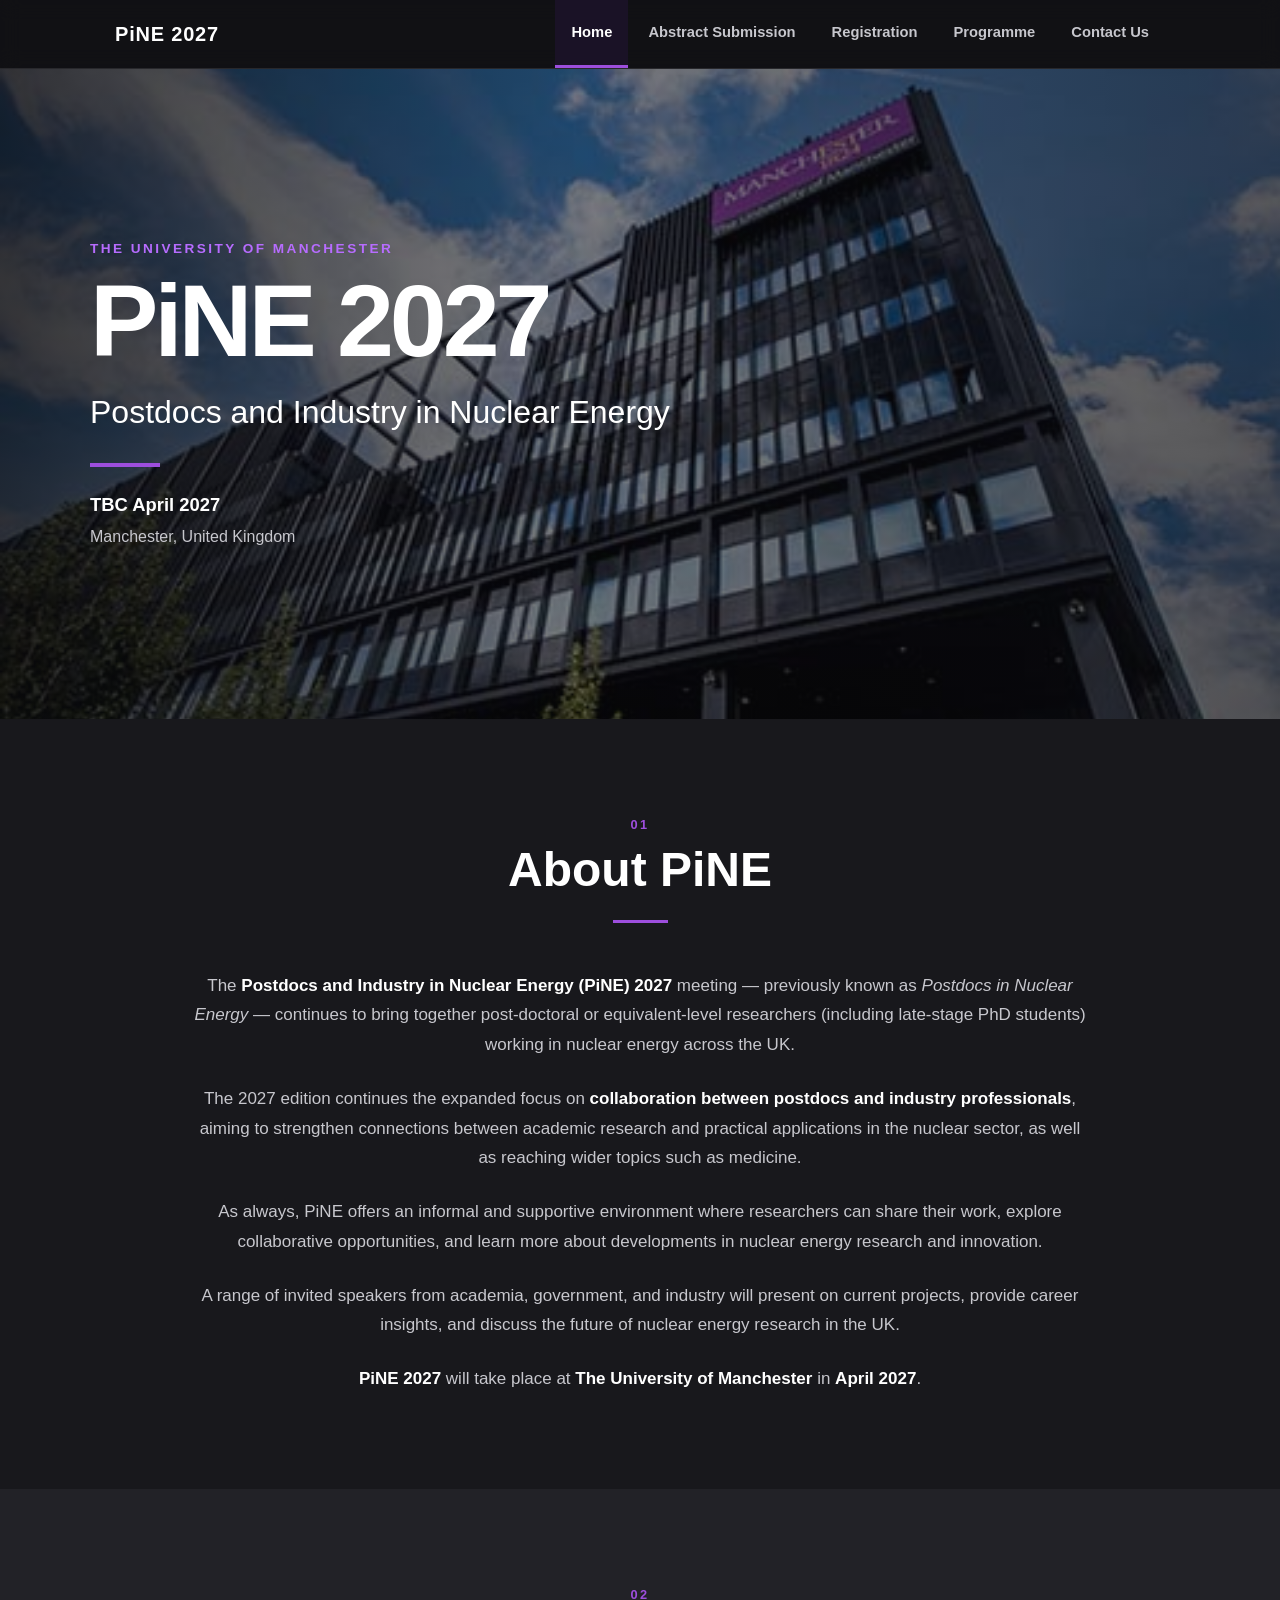
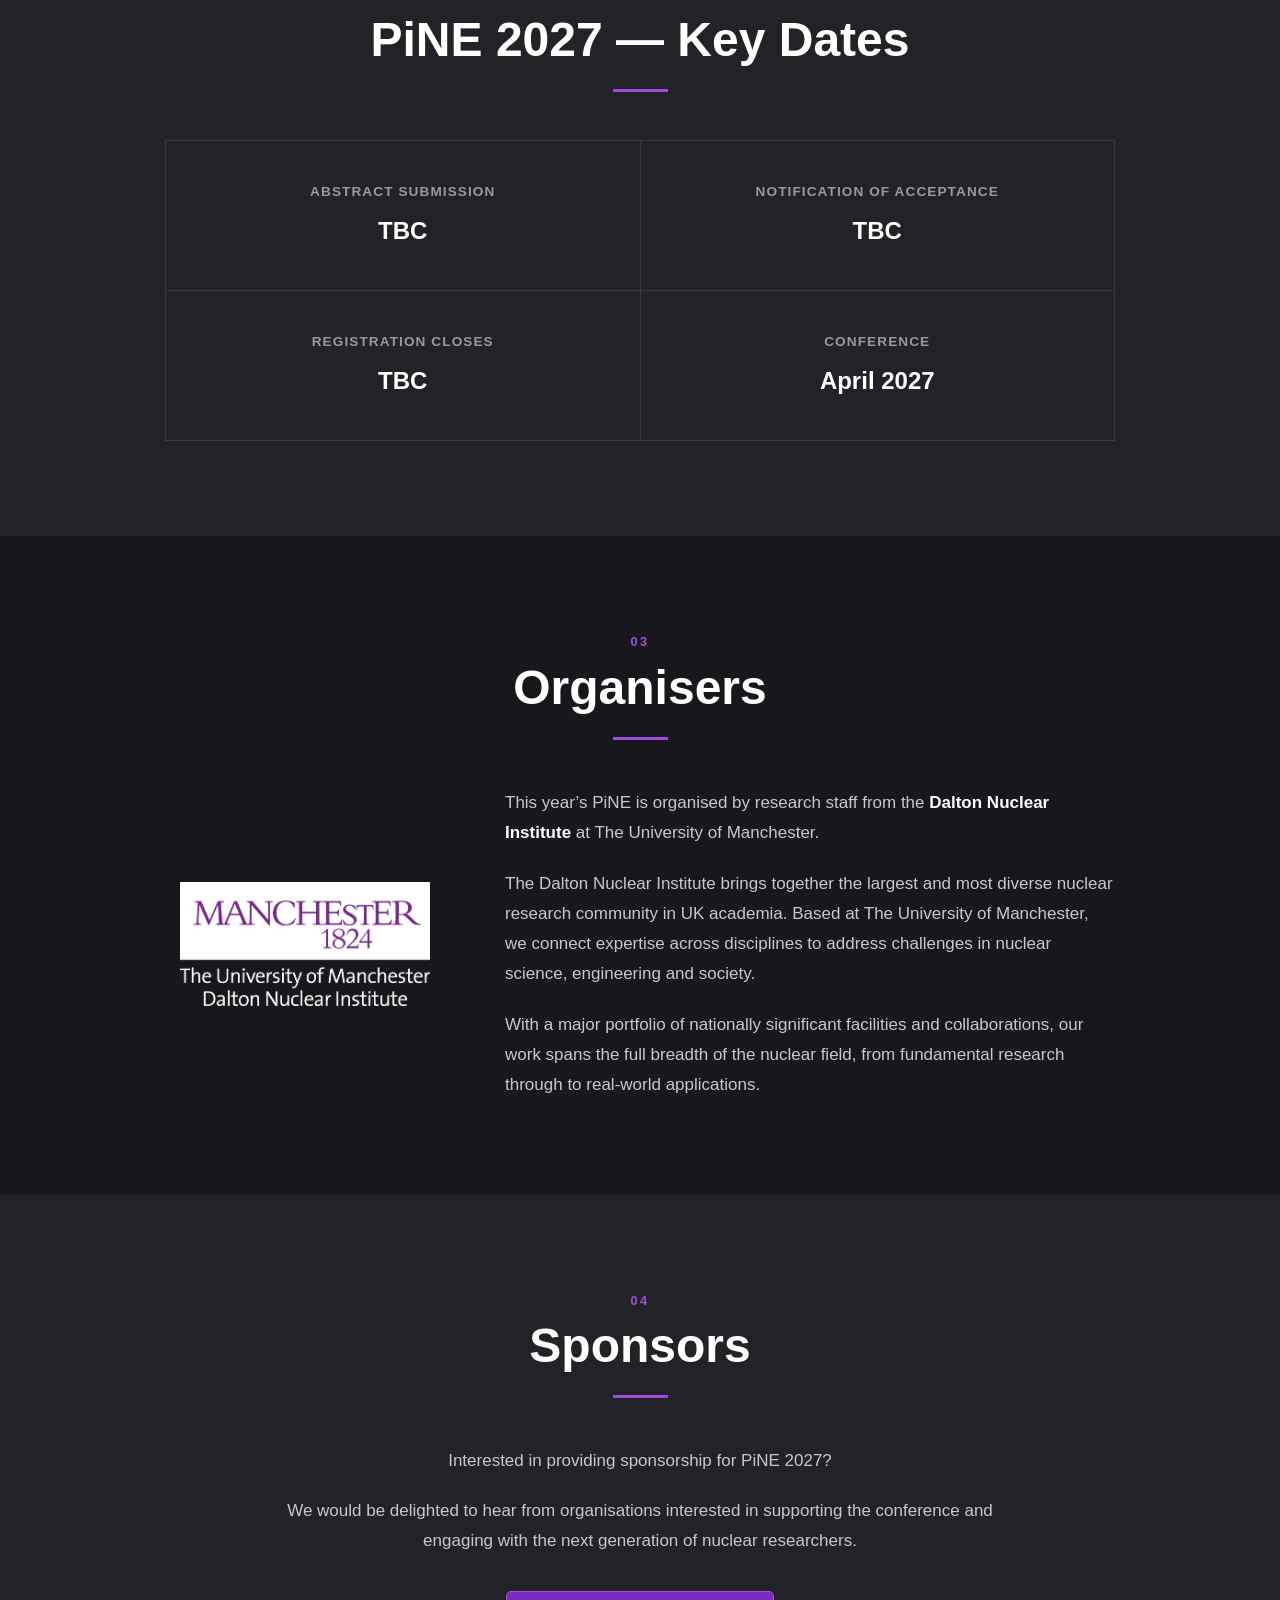
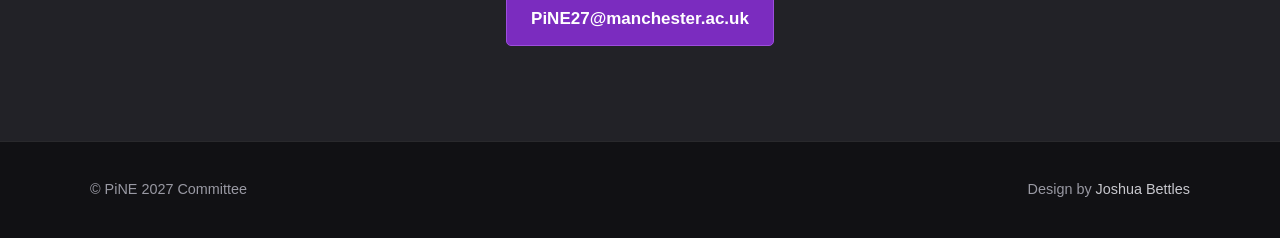
==== index.html @ f05a4c1f "Correct university name formatting in index.html" ====
<!DOCTYPE html>
<html lang="en">

<head>
    <meta charset="UTF-8">

    <meta name="viewport" content="width=device-width, initial-scale=1.0">

    <title>PiNE 2027 | Postdocs and Industry in Nuclear Energy</title>

    <meta name="description"
          content="PiNE 2027 – Postdocs and Industry in Nuclear Energy. A UK conference bringing together postdoctoral researchers, academia, government and industry to share research and build collaborations in nuclear energy.">

    <meta name="google-site-verification"
          content="googlecc5c35e8d40e6871.html">
    <meta name="keywords"
          content="PiNE 2027, Postdocs and Industry in Nuclear Energy, nuclear energy conference, nuclear research conference, postdocs nuclear energy, nuclear industry UK, University of Manchester nuclear">

    <meta name="author" content="PiNE 2027 Committee">
    <meta name="robots" content="index, follow">
    <meta name="resource-type" content="document">
    <meta name="distribution" content="global">

    <link rel="canonical" href="https://pine2027.github.io/">

    <link rel="shortcut icon"
          type="image/png"
          href="/assets/Uni_logo.png">

    <link rel="stylesheet"
          type="text/css"
          media="all"
          href="/assets/main.css">

    <!-- Open Graph / social sharing -->
    <meta property="og:type" content="website">
    <meta property="og:title"
          content="PiNE 2027 | Postdocs and Industry in Nuclear Energy">
    <meta property="og:description"
          content="PiNE 2027 brings together postdoctoral researchers, academia, government and industry to share research and build collaborations across the nuclear energy sector.">
    <meta property="og:url" content="https://pine2027.github.io/">
    <meta property="og:image"
          content="https://pine2027.github.io/assets/banner.jpg">
    <meta property="og:site_name" content="PiNE 2027">

    <!-- Twitter / X -->
    <meta name="twitter:card" content="summary_large_image">
    <meta name="twitter:title"
          content="PiNE 2027 | Postdocs and Industry in Nuclear Energy">
    <meta name="twitter:description"
          content="Postdocs and Industry in Nuclear Energy – University of Manchester, 2027.">
    <meta name="twitter:image"
          content="https://pine2027.github.io/assets/banner.jpg">

    <!-- Conference structured data -->
    <script type="application/ld+json">
    {
        "@context": "https://schema.org",
        "@type": "Event",
        "name": "PiNE 2027 - Postdocs and Industry in Nuclear Energy",
        "description": "PiNE 2027 brings together postdoctoral and equivalent-level researchers, academia, government and industry professionals working across nuclear energy and related fields.",
        "eventStatus": "https://schema.org/EventScheduled",
        "eventAttendanceMode": "https://schema.org/OfflineEventAttendanceMode",
        "location": {
            "@type": "Place",
            "name": "The University of Manchester",
            "address": {
                "@type": "PostalAddress",
                "streetAddress": "Oxford Road",
                "addressLocality": "Manchester",
                "postalCode": "M13 9PL",
                "addressCountry": "GB"
            }
        },
        "organizer": {
            "@type": "Organization",
            "name": "Dalton Nuclear Institute",
            "url": "https://www.dalton.manchester.ac.uk/"
        },
        "url": "https://pine2027.github.io/"
    }
    </script>
</head>

<body>

    <!-- =========================
         STICKY NAVIGATION
         ========================= -->

    <nav class="navigation" aria-label="Main navigation">
        <div class="navigation-inner">

            <a class="nav-brand" href="/" aria-label="PiNE 2027 home">
                PiNE 2027
            </a>

            <div class="nav-links">
                <a class="current"
                   title="Conference Home Page"
                   href="/">
                    Home
                </a>

                <a title="Abstract Submission"
                   href="/abstract/">
                    Abstract Submission
                </a>

                <a title="Register for the Conference"
                   href="/registration/">
                    Registration
                </a>

                <a title="Conference Programme"
                   href="/programme/">
                    Programme
                </a>

                <a title="Contact information"
                   href="/contact/">
                    Contact Us
                </a>
            </div>

        </div>
    </nav>


    <!-- =========================
         FULL WIDTH HERO
         ========================= -->

    <header class="banner">

        <img src="/assets/banner.jpg"
             alt="PiNE 2027">

        <div class="banner-overlay"></div>

        <div class="banner-content">

            <p class="banner-label">
                THE UNIVERSITY OF MANCHESTER
            </p>

            <h1>
                PiNE 2027
            </h1>

            <p class="banner-title">
                Postdocs and Industry in Nuclear Energy
            </p>

            <div class="banner-divider"></div>

            <p class="banner-date">
                TBC April 2027
            </p>

            <p class="banner-location">
                Manchester, United Kingdom
            </p>

        </div>

    </header>


    <main>

        <!-- =========================
             ABOUT
             ========================= -->

        <section class="section section-dark">

            <div class="content">

                <p class="section-number">01</p>

                <h2>About PiNE</h2>

                <div class="heading-line"></div>

                <div class="text-content">

                    <p>
                        The <strong>Postdocs and Industry in Nuclear Energy
                        (PiNE) 2027</strong> meeting — previously known as
                        <em>Postdocs in Nuclear Energy</em> — continues to bring
                        together post-doctoral or equivalent-level researchers (including late-stage PhD students)
                        working in nuclear energy across the UK.
                    </p>

                    <p>
                        The 2027 edition continues the expanded focus on
                        <strong>collaboration between postdocs and industry
                        professionals</strong>, aiming to strengthen connections
                        between academic research and practical applications in
                        the nuclear sector, as well as reaching wider topics
                        such as medicine.
                    </p>

                    <p>
                        As always, PiNE offers an informal and supportive
                        environment where researchers can share their work,
                        explore collaborative opportunities, and learn more
                        about developments in nuclear energy research and
                        innovation.
                    </p>

                    <p>
                        A range of invited speakers from academia, government,
                        and industry will present on current projects, provide
                        career insights, and discuss the future of nuclear
                        energy research in the UK.
                    </p>

                    <p>
                        <strong>PiNE 2027</strong> will take place at
                        <strong>The University of Manchester</strong> in
                        <strong>April 2027</strong>.
                    </p>

                </div>

            </div>

        </section>


        <!-- =========================
             KEY DATES
             ========================= -->

        <section class="section section-alt">

            <div class="content">

                <p class="section-number">02</p>

                <h2>PiNE 2027 — Key Dates</h2>

                <div class="heading-line"></div>

                <div class="dates">

                    <div class="date-item">
                        <span class="date-label">
                            Abstract Submission
                        </span>
                        <span class="date-value">
                            TBC
                        </span>
                    </div>

                    <div class="date-item">
                        <span class="date-label">
                            Notification of Acceptance
                        </span>
                        <span class="date-value">
                            TBC
                        </span>
                    </div>

                    <div class="date-item">
                        <span class="date-label">
                            Registration Closes
                        </span>
                        <span class="date-value">
                            TBC
                        </span>
                    </div>

                    <div class="date-item">
                        <span class="date-label">
                            Conference
                        </span>
                        <span class="date-value">
                            April 2027
                        </span>
                    </div>

                </div>

            </div>

        </section>


        <!-- =========================
             ORGANISERS
             ========================= -->

        <section class="section section-dark">

            <div class="content">

                <p class="section-number">03</p>

                <h2>Organisers</h2>

                <div class="heading-line"></div>

                <div class="organiser">

                    <a href="https://www.dalton.manchester.ac.uk/"
                       target="_blank"
                       rel="noopener">

                        <img class="organiser-logo"
                             src="/assets/dalton-logo.png"
                             alt="Dalton Nuclear Institute logo">

                    </a>

                    <div class="organiser-text">

                        <p>
                            This year’s PiNE is organised by research staff
                            from the <strong>Dalton Nuclear Institute</strong>
                            at The University of Manchester.
                        </p>

                        <p>
                            The Dalton Nuclear Institute brings together the
                            largest and most diverse nuclear research community
                            in UK academia. Based at The University of Manchester,
                            we connect expertise across disciplines to address
                            challenges in nuclear science, engineering and
                            society.
                        </p>

                        <p>
                            With a major portfolio of nationally significant
                            facilities and collaborations, our work spans the
                            full breadth of the nuclear field, from fundamental
                            research through to real-world applications.
                        </p>

                    </div>

                </div>

            </div>

        </section>


        <!-- =========================
             SPONSORS
             ========================= -->

        <section class="section section-alt">

            <div class="content">

                <p class="section-number">04</p>

                <h2>Sponsors</h2>

                <div class="heading-line"></div>

                <div class="sponsor-content">

                    <p>
                        Interested in providing sponsorship for PiNE 2027?
                    </p>

                    <p>
                        We would be delighted to hear from organisations
                        interested in supporting the conference and engaging
                        with the next generation of nuclear researchers.
                    </p>

                    <a class="email-link"
                       href="mailto:PiNE27@manchester.ac.uk">
                        PiNE27@manchester.ac.uk
                    </a>

                </div>

            </div>

        </section>

    </main>


    <!-- =========================
         FOOTER
         ========================= -->

    <footer>

        <div class="footer-inner">

            <p>
                &copy; PiNE 2027 Committee
            </p>

            <p>
                Design by
                <a href="https://github.com/joshua-bettles"
                   target="_blank"
                   rel="noopener">
                    Joshua Bettles
                </a>
            </p>

        </div>

    </footer>

</body>
</html>
---- assets/main.css ----
/* =========================================================
   PiNE 2027
   Main stylesheet
   ========================================================= */


/* ---------------------------------------------------------
   VARIABLES
   --------------------------------------------------------- */

:root {
    --background-dark: #18181c;
    --background-darker: #111114;
    --background-light: #222227;

    --purple: #7b2cbf;
    --purple-light: #9d4edd;
    --purple-bright: #b76cff;

    --text: #f2f2f4;
    --text-soft: #c7c7cd;
    --text-muted: #9999a3;

    --border: rgba(255, 255, 255, 0.10);

    --content-width: 1100px;
}


/* ---------------------------------------------------------
   RESET
   --------------------------------------------------------- */

* {
    box-sizing: border-box;
}

html {
    scroll-behavior: smooth;
}

body {
    margin: 0;
    padding: 0;

    background: var(--background-dark);
    color: var(--text);

    font-family:
        "Segoe UI",
        Roboto,
        Helvetica,
        Arial,
        sans-serif;

    font-size: 17px;
    line-height: 1.75;
}


/* ---------------------------------------------------------
   LINKS
   --------------------------------------------------------- */

a {
    color: var(--purple-bright);
    text-decoration: none;
    transition:
        color 0.2s ease,
        background-color 0.2s ease,
        border-color 0.2s ease;
}

a:hover {
    color: #d19cff;
}


/* ---------------------------------------------------------
   STICKY NAVIGATION
   --------------------------------------------------------- */

.navigation {
    position: sticky;
    top: 0;
    z-index: 1000;

    width: 100%;

    background: rgba(17, 17, 20, 0.96);
    border-bottom: 1px solid var(--border);

    backdrop-filter: blur(10px);
    -webkit-backdrop-filter: blur(10px);
}

.navigation-inner {
    max-width: var(--content-width);
    margin: 0 auto;

    min-height: 68px;

    display: flex;
    align-items: center;
    justify-content: space-between;

    padding: 0 25px;
}

.nav-brand {
    color: white;
    font-size: 1.25rem;
    font-weight: 700;
    letter-spacing: 0.04em;
    white-space: nowrap;
}

.nav-brand:hover {
    color: var(--purple-bright);
}

.nav-links {
    display: flex;
    align-items: stretch;
    gap: 4px;
}

.nav-links a {
    display: flex;
    align-items: center;

    min-height: 68px;

    padding: 0 16px;

    color: var(--text-soft);

    font-size: 0.92rem;
    font-weight: 600;

    border-bottom: 3px solid transparent;
}

.nav-links a:hover {
    color: white;
    background: rgba(123, 44, 191, 0.12);
}

.nav-links a.current {
    color: white;
    border-bottom-color: var(--purple-light);
    background: rgba(123, 44, 191, 0.10);
}


/* ---------------------------------------------------------
   FULL WIDTH BANNER
   --------------------------------------------------------- */

.banner {
    position: relative;

    width: 100%;
    height: min(650px, 75vh);

    min-height: 480px;

    overflow: hidden;

    background: #111;
}

.banner img {
    position: absolute;

    inset: 0;

    width: 100%;
    height: 100%;

    object-fit: cover;
    object-position: center;
}

.banner-overlay {
    position: absolute;

    inset: 0;

    background:
        linear-gradient(
            90deg,
            rgba(10, 10, 13, 0.82) 0%,
            rgba(10, 10, 13, 0.52) 45%,
            rgba(10, 10, 13, 0.68) 100%
        );

    z-index: 1;
}

.banner-content {
    position: relative;
    z-index: 2;

    width: min(1100px, 90%);

    height: 100%;

    margin: 0 auto;

    display: flex;
    flex-direction: column;

    justify-content: center;
    align-items: flex-start;
}

.banner-label {
    margin: 0 0 12px;

    color: var(--purple-bright);

    font-size: 0.85rem;
    font-weight: 700;

    letter-spacing: 0.18em;
    text-transform: uppercase;
}

.banner h1 {
    margin: 0;

    color: white;

    font-size: clamp(3.2rem, 8vw, 6.5rem);
    line-height: 0.95;

    font-weight: 800;
    letter-spacing: -0.04em;
}

.banner-title {
    max-width: 850px;

    margin: 22px 0 0;

    color: white;

    font-size: clamp(1.25rem, 2.5vw, 2rem);
    line-height: 1.3;

    font-weight: 400;
}

.banner-divider {
    width: 70px;
    height: 4px;

    margin: 30px 0 22px;

    background: var(--purple-light);
}

.banner-date {
    margin: 0;

    color: white;

    font-size: 1.15rem;
    font-weight: 700;
}

.banner-location {
    margin: 2px 0 0;

    color: var(--text-soft);

    font-size: 1rem;
}


/* ---------------------------------------------------------
   GENERAL SECTIONS
   --------------------------------------------------------- */

.section {
    width: 100%;

    padding: 95px 25px;
}

.section-dark {
    background: var(--background-dark);
}

.section-alt {
    background: var(--background-light);
}

.content {
    width: min(var(--content-width), 100%);

    margin: 0 auto;
}


/* ---------------------------------------------------------
   HEADINGS
   --------------------------------------------------------- */

.section-number {
    margin: 0 0 6px;

    color: var(--purple-light);

    font-size: 0.8rem;
    font-weight: 700;

    letter-spacing: 0.18em;
    text-align: center;
}

h2 {
    margin: 0;

    color: white;

    font-size: clamp(2rem, 4vw, 3rem);
    line-height: 1.15;

    font-weight: 700;

    text-align: center;
}

.heading-line {
    width: 55px;
    height: 3px;

    margin: 22px auto 48px;

    background: var(--purple-light);
}


/* ---------------------------------------------------------
   TEXT CONTENT
   --------------------------------------------------------- */

.text-content {
    max-width: 900px;

    margin: 0 auto;

    color: var(--text-soft);

    text-align: center;
}

.text-content p {
    margin: 0 0 24px;
}

.text-content p:last-child {
    margin-bottom: 0;
}

strong {
    color: white;
}


/* ---------------------------------------------------------
   KEY DATES
   --------------------------------------------------------- */

.dates {
    max-width: 950px;

    margin: 0 auto;

    display: grid;

    grid-template-columns: repeat(2, 1fr);

    border-top: 1px solid var(--border);
    border-left: 1px solid var(--border);
}

.date-item {
    min-height: 150px;

    padding: 30px;

    display: flex;
    flex-direction: column;

    justify-content: center;
    align-items: center;

    text-align: center;

    border-right: 1px solid var(--border);
    border-bottom: 1px solid var(--border);
}

.date-label {
    color: var(--text-muted);

    font-size: 0.85rem;
    font-weight: 600;

    letter-spacing: 0.08em;
    text-transform: uppercase;
}

.date-value {
    margin-top: 7px;

    color: white;

    font-size: 1.5rem;
    font-weight: 700;
}

.date-item:hover {
    background: rgba(123, 44, 191, 0.08);
}


/* ---------------------------------------------------------
   ORGANISERS
   --------------------------------------------------------- */

.organiser {
    max-width: 950px;

    margin: 0 auto;

    display: grid;

    grid-template-columns: 280px 1fr;

    gap: 60px;

    align-items: center;
}

.organiser-logo {
    display: block;

    width: 100%;
    max-width: 250px;

    height: auto;

    margin: 0 auto;
}

.organiser-text {
    color: var(--text-soft);
}

.organiser-text p {
    margin-top: 0;
    margin-bottom: 22px;
}

.organiser-text p:last-child {
    margin-bottom: 0;
}


/* ---------------------------------------------------------
   SPONSORS
   --------------------------------------------------------- */

.sponsor-content {
    max-width: 750px;

    margin: 0 auto;

    color: var(--text-soft);

    text-align: center;
}

.sponsor-content p {
    margin: 0 0 20px;
}

.email-link {
    display: inline-block;

    margin-top: 15px;

    padding: 12px 24px;

    color: white;

    background: var(--purple);

    border: 1px solid var(--purple-light);

    border-radius: 5px;

    font-weight: 700;
}

.email-link:hover {
    color: white;

    background: var(--purple-light);
}


/* ---------------------------------------------------------
   FOOTER
   --------------------------------------------------------- */

footer {
    background: var(--background-darker);

    border-top: 1px solid var(--border);

    padding: 35px 25px;
}

.footer-inner {
    max-width: var(--content-width);

    margin: 0 auto;

    display: flex;

    justify-content: space-between;
    align-items: center;

    gap: 20px;

    color: var(--text-muted);

    font-size: 0.9rem;
}

.footer-inner p {
    margin: 0;
}

.footer-inner a {
    color: var(--text-soft);
}

.footer-inner a:hover {
    color: var(--purple-bright);
}


/* ---------------------------------------------------------
   MOBILE
   --------------------------------------------------------- */

@media (max-width: 850px) {

    .navigation-inner {
        min-height: auto;

        padding: 12px 18px;

        flex-direction: column;
        gap: 8px;
    }

    .nav-links {
        width: 100%;

        justify-content: center;

        flex-wrap: wrap;
    }

    .nav-links a {
        min-height: 42px;

        padding: 6px 10px;

        border-bottom-width: 2px;

        font-size: 0.82rem;
    }

    .banner {
        height: 600px;
    }

    .banner-content {
        width: 88%;
    }

    .organiser {
        grid-template-columns: 1fr;

        gap: 40px;

        text-align: center;
    }

    .organiser-logo {
        max-width: 220px;
    }

    .organiser-text {
        text-align: center;
    }
}


@media (max-width: 600px) {

    body {
        font-size: 16px;
    }

    .navigation-inner {
        padding-left: 10px;
        padding-right: 10px;
    }

    .nav-brand {
        font-size: 1.1rem;
    }

    .nav-links {
        gap: 0;
    }

    .nav-links a {
        padding-left: 7px;
        padding-right: 7px;

        font-size: 0.75rem;
    }

    .banner {
        min-height: 500px;
        height: 75vh;
    }

    .banner-label {
        font-size: 0.7rem;
        letter-spacing: 0.12em;
    }

    .banner-title {
        font-size: 1.15rem;
    }

    .banner-divider {
        margin-top: 22px;
        margin-bottom: 18px;
    }

    .banner-date {
        font-size: 1rem;
    }

    .section {
        padding: 70px 20px;
    }

    .heading-line {
        margin-bottom: 35px;
    }

    .dates {
        grid-template-columns: 1fr;
    }

    .date-item {
        min-height: 120px;
        padding: 25px 15px;
    }

    .footer-inner {
        flex-direction: column;

        text-align: center;
    }
}

/* =========================================================
   REGISTRATION PAGE
   ========================================================= */

.registration-content {
    max-width: 800px;
    margin: 0 auto;

    text-align: center;
    color: var(--text-soft);
}

.registration-content p {
    margin: 0 auto 25px;
}


/* Registration status */

.registration-status {
    display: inline-block;

    margin-bottom: 35px;
    padding: 10px 22px;

    color: white;

    background: rgba(123, 44, 191, 0.18);

    border: 1px solid var(--purple);

    border-radius: 4px;

    font-weight: 700;
    letter-spacing: 0.02em;
}


/* Registration price */

.registration-price {
    margin: 20px 0 35px;

    color: white;

    font-size: clamp(3rem, 7vw, 5rem);
    line-height: 1;

    font-weight: 800;
    letter-spacing: -0.04em;
}

.registration-price::after {
    content: " registration fee";

    display: block;

    margin-top: 12px;

    color: var(--text-muted);

    font-size: 0.9rem;
    font-weight: 500;

    letter-spacing: 0.08em;
    text-transform: uppercase;
}


/* What's included */

.registration-includes {
    max-width: 1000px;

    margin: 0 auto;

    display: grid;

    grid-template-columns: repeat(3, 1fr);

    border-top: 1px solid var(--border);
    border-left: 1px solid var(--border);
}

.include-item {
    padding: 40px 30px;

    text-align: center;

    border-right: 1px solid var(--border);
    border-bottom: 1px solid var(--border);
}

.include-number {
    margin-bottom: 15px;

    color: var(--purple-light);

    font-size: 0.8rem;
    font-weight: 700;

    letter-spacing: 0.15em;
}

.include-item h3 {
    margin: 0 0 15px;

    color: white;

    font-size: 1.25rem;
}

.include-item p {
    margin: 0;

    color: var(--text-muted);

    font-size: 0.95rem;
    line-height: 1.65;
}


/* Registration action */

.registration-action {
    max-width: 700px;

    margin: 0 auto;

    color: var(--text-soft);

    text-align: center;
}

.registration-action p {
    margin: 0 0 30px;
}


/* Actual registration button */

.registration-button {
    display: inline-block;

    padding: 15px 32px;

    color: white;

    background: var(--purple);

    border: 1px solid var(--purple-light);
    border-radius: 5px;

    font-weight: 700;

    transition:
        background 0.2s ease,
        transform 0.2s ease;
}

.registration-button:hover {
    color: white;

    background: var(--purple-light);

    transform: translateY(-2px);
}


/* Coming soon placeholder */

.registration-coming-soon {
    display: inline-block;

    padding: 14px 25px;

    color: var(--text-muted);

    background: rgba(255, 255, 255, 0.04);

    border: 1px solid var(--border);

    border-radius: 5px;

    font-size: 0.9rem;
}


/* Contact */

.registration-contact {
    max-width: 700px;

    margin: 0 auto;

    color: var(--text-soft);

    text-align: center;
}

.registration-contact p {
    margin: 0 0 25px;
}


/* ---------------------------------------------------------
   REGISTRATION MOBILE
   --------------------------------------------------------- */

@media (max-width: 700px) {

    .registration-includes {
        grid-template-columns: 1fr;
    }

    .include-item {
        padding: 35px 25px;
    }

}

/* =========================================================
   ABSTRACT SUBMISSION PAGE
   ========================================================= */


/* ---------------------------------------------------------
   INTRO
   --------------------------------------------------------- */

.abstract-intro {
    max-width: 800px;

    margin: 0 auto;

    color: var(--text-soft);

    text-align: center;
}

.abstract-intro p {
    margin: 0 0 22px;
}

.abstract-intro p:last-child {
    margin-bottom: 0;
}


/* ---------------------------------------------------------
   ABSTRACT CATEGORIES
   --------------------------------------------------------- */

.abstract-categories {
    max-width: 1000px;

    margin: 0 auto;

    display: grid;

    grid-template-columns: repeat(2, 1fr);

    border-top: 1px solid var(--border);
    border-left: 1px solid var(--border);
}

.abstract-category {
    min-height: 100px;

    padding: 25px 30px;

    display: flex;

    align-items: center;
    justify-content: center;

    color: white;

    text-align: center;

    font-size: 1rem;
    font-weight: 600;

    border-right: 1px solid var(--border);
    border-bottom: 1px solid var(--border);

    transition:
        background 0.2s ease,
        color 0.2s ease;
}

.abstract-category:hover {
    color: white;

    background: rgba(123, 44, 191, 0.14);
}

.abstract-category span {
    margin-left: 6px;

    color: var(--text-muted);

    font-size: 0.85rem;
    font-weight: 400;
}


/* ---------------------------------------------------------
   ABSTRACT SUBMISSION
   --------------------------------------------------------- */

.abstract-submission {
    max-width: 750px;

    margin: 0 auto;

    color: var(--text-soft);

    text-align: center;
}

.abstract-submission > p {
    margin: 0 0 25px;
}


/* Submission status */

.submission-status {
    display: inline-block;

    margin: 10px 0 30px;

    padding: 13px 25px;

    color: white;

    background: rgba(123, 44, 191, 0.18);

    border: 1px solid var(--purple);

    border-radius: 5px;

    font-weight: 700;
}


/* Actual submission button */

.submission-button {
    display: inline-block;

    margin: 10px 0 30px;

    padding: 15px 32px;

    color: white;

    background: var(--purple);

    border: 1px solid var(--purple-light);
    border-radius: 5px;

    font-weight: 700;

    transition:
        background 0.2s ease,
        transform 0.2s ease;
}

.submission-button:hover {
    color: white;

    background: var(--purple-light);

    transform: translateY(-2px);
}


/* Small note */

.submission-note {
    color: var(--text-muted);

    font-size: 0.9rem;
}


/* ---------------------------------------------------------
   PRESENTATION FORMAT
   --------------------------------------------------------- */

.presentation-content {
    max-width: 800px;

    margin: 0 auto;

    color: var(--text-soft);

    text-align: center;
}

.presentation-content p {
    margin: 0 0 24px;
}

.presentation-content p:last-child {
    margin-bottom: 0;
}


/* ---------------------------------------------------------
   DEADLINE
   --------------------------------------------------------- */

.deadline {
    max-width: 700px;

    margin: 50px auto 0;

    padding: 28px;

    display: flex;

    align-items: center;
    justify-content: space-between;

    gap: 20px;

    border-top: 1px solid var(--border);
    border-bottom: 1px solid var(--border);
}

.deadline-label {
    color: var(--text-muted);

    font-size: 0.85rem;
    font-weight: 600;

    letter-spacing: 0.08em;
    text-transform: uppercase;
}

.deadline-value {
    color: white;

    font-size: 1.4rem;
    font-weight: 700;
}


/* ---------------------------------------------------------
   BURSARIES
   --------------------------------------------------------- */

.bursary-content {
    max-width: 800px;

    margin: 0 auto;

    color: var(--text-soft);

    text-align: center;
}

.bursary-content p {
    margin: 0 0 24px;
}


/* ---------------------------------------------------------
   ABSTRACT MOBILE
   --------------------------------------------------------- */

@media (max-width: 700px) {

    .abstract-categories {
        grid-template-columns: 1fr;
    }

    .abstract-category {
        min-height: 80px;

        padding: 22px 20px;
    }

    .deadline {
        flex-direction: column;

        text-align: center;
    }

}

/* =========================================================
   PROGRAMME PAGE
   ========================================================= */


/* ---------------------------------------------------------
   INTRO
   --------------------------------------------------------- */

.programme-intro {
    max-width: 800px;

    margin: 0 auto;

    color: var(--text-soft);

    text-align: center;
}

.programme-intro p {
    margin: 0 0 24px;
}

.programme-intro p:last-child {
    margin-bottom: 0;
}


/* ---------------------------------------------------------
   PROGRAMME STATUS
   --------------------------------------------------------- */

.programme-status {
    display: table;

    margin: 45px auto 0;

    padding: 13px 26px;

    color: white;

    background: rgba(123, 44, 191, 0.18);

    border: 1px solid var(--purple);

    border-radius: 5px;

    font-weight: 700;
}


/* ---------------------------------------------------------
   WHAT TO EXPECT
   --------------------------------------------------------- */

.programme-items {
    max-width: 1000px;

    margin: 0 auto;

    display: grid;

    grid-template-columns: repeat(3, 1fr);

    border-top: 1px solid var(--border);
    border-left: 1px solid var(--border);
}

.programme-item {
    padding: 40px 30px;

    text-align: center;

    border-right: 1px solid var(--border);
    border-bottom: 1px solid var(--border);
}

.programme-item-number {
    margin-bottom: 14px;

    color: var(--purple-light);

    font-size: 0.8rem;
    font-weight: 700;

    letter-spacing: 0.15em;
}

.programme-item h3 {
    margin: 0 0 15px;

    color: white;

    font-size: 1.2rem;
}

.programme-item p {
    margin: 0;

    color: var(--text-muted);

    font-size: 0.95rem;
    line-height: 1.65;
}


/* ---------------------------------------------------------
   CATERING
   --------------------------------------------------------- */

.catering-content {
    max-width: 800px;

    margin: 0 auto;

    color: var(--text-soft);

    text-align: center;
}

.catering-content p {
    margin: 0 0 24px;
}


/* Conference dinner */

.dinner-date {
    max-width: 650px;

    margin: 40px auto 0;

    padding: 25px 30px;

    display: flex;

    justify-content: space-between;
    align-items: center;

    gap: 20px;

    border-top: 1px solid var(--border);
    border-bottom: 1px solid var(--border);
}

.dinner-date span {
    color: var(--text-muted);

    font-size: 0.85rem;
    font-weight: 600;

    letter-spacing: 0.08em;
    text-transform: uppercase;
}

.dinner-date strong {
    color: white;

    font-size: 1.3rem;
}


/* ---------------------------------------------------------
   DIETARY REQUIREMENTS
   --------------------------------------------------------- */

.dietary-content {
    max-width: 750px;

    margin: 0 auto;

    color: var(--text-soft);

    text-align: center;
}

.dietary-content p {
    margin: 0 0 24px;
}

.dietary-content p:last-child {
    margin-bottom: 0;
}


/* ---------------------------------------------------------
   PROGRAMME MOBILE
   --------------------------------------------------------- */

@media (max-width: 750px) {

    .programme-items {
        grid-template-columns: 1fr;
    }

    .programme-item {
        padding: 35px 25px;
    }

    .dinner-date {
        flex-direction: column;

        text-align: center;
    }

}

/* =========================================================
   CONTACT PAGE
   ========================================================= */


/* ---------------------------------------------------------
   CONTACT
   --------------------------------------------------------- */

.contact-content {
    max-width: 750px;

    margin: 0 auto;

    color: var(--text-soft);

    text-align: center;
}

.contact-content p {
    margin: 0 0 28px;
}


/* ---------------------------------------------------------
   DIRECTIONS
   --------------------------------------------------------- */

.directions-content {
    max-width: 800px;

    margin: 0 auto;

    color: var(--text-soft);

    text-align: center;
}

.directions-content p {
    margin: 0 0 24px;
}

.directions-content p:last-child {
    margin-bottom: 0;
}


/* ---------------------------------------------------------
   ADDRESS
   --------------------------------------------------------- */

.address {
    max-width: 500px;

    margin: 45px auto 0;

    padding: 30px;

    text-align: center;

    border-top: 1px solid var(--border);
    border-bottom: 1px solid var(--border);
}

.address-label {
    display: block;

    margin-bottom: 12px;

    color: var(--purple-light);

    font-size: 0.8rem;
    font-weight: 700;

    letter-spacing: 0.12em;
    text-transform: uppercase;
}

.address address {
    color: white;

    font-style: normal;

    line-height: 1.7;
}


/* ---------------------------------------------------------
   MAP
   --------------------------------------------------------- */

.map-content {
    max-width: 1000px;

    margin: 0 auto;

    text-align: center;
}

.map-content > p {
    max-width: 750px;

    margin: 0 auto 35px;

    color: var(--text-soft);
}

.map-wrapper {
    width: 100%;

    overflow: hidden;

    border: 1px solid var(--border);
}

.map-wrapper iframe {
    display: block;

    width: 100%;

    height: 450px;

    border: 0;
}


/* ---------------------------------------------------------
   FINAL CONTACT CTA
   --------------------------------------------------------- */

.contact-final {
    max-width: 700px;

    margin: 0 auto;

    color: var(--text-soft);

    text-align: center;
}

.contact-final p {
    margin: 0 0 12px;
}

.contact-final .email-link {
    margin-top: 25px;
}


/* ---------------------------------------------------------
   CONTACT MOBILE
   --------------------------------------------------------- */

@media (max-width: 600px) {

    .map-wrapper iframe {
        height: 350px;
    }

    .address {
        padding: 25px 15px;
    }

}
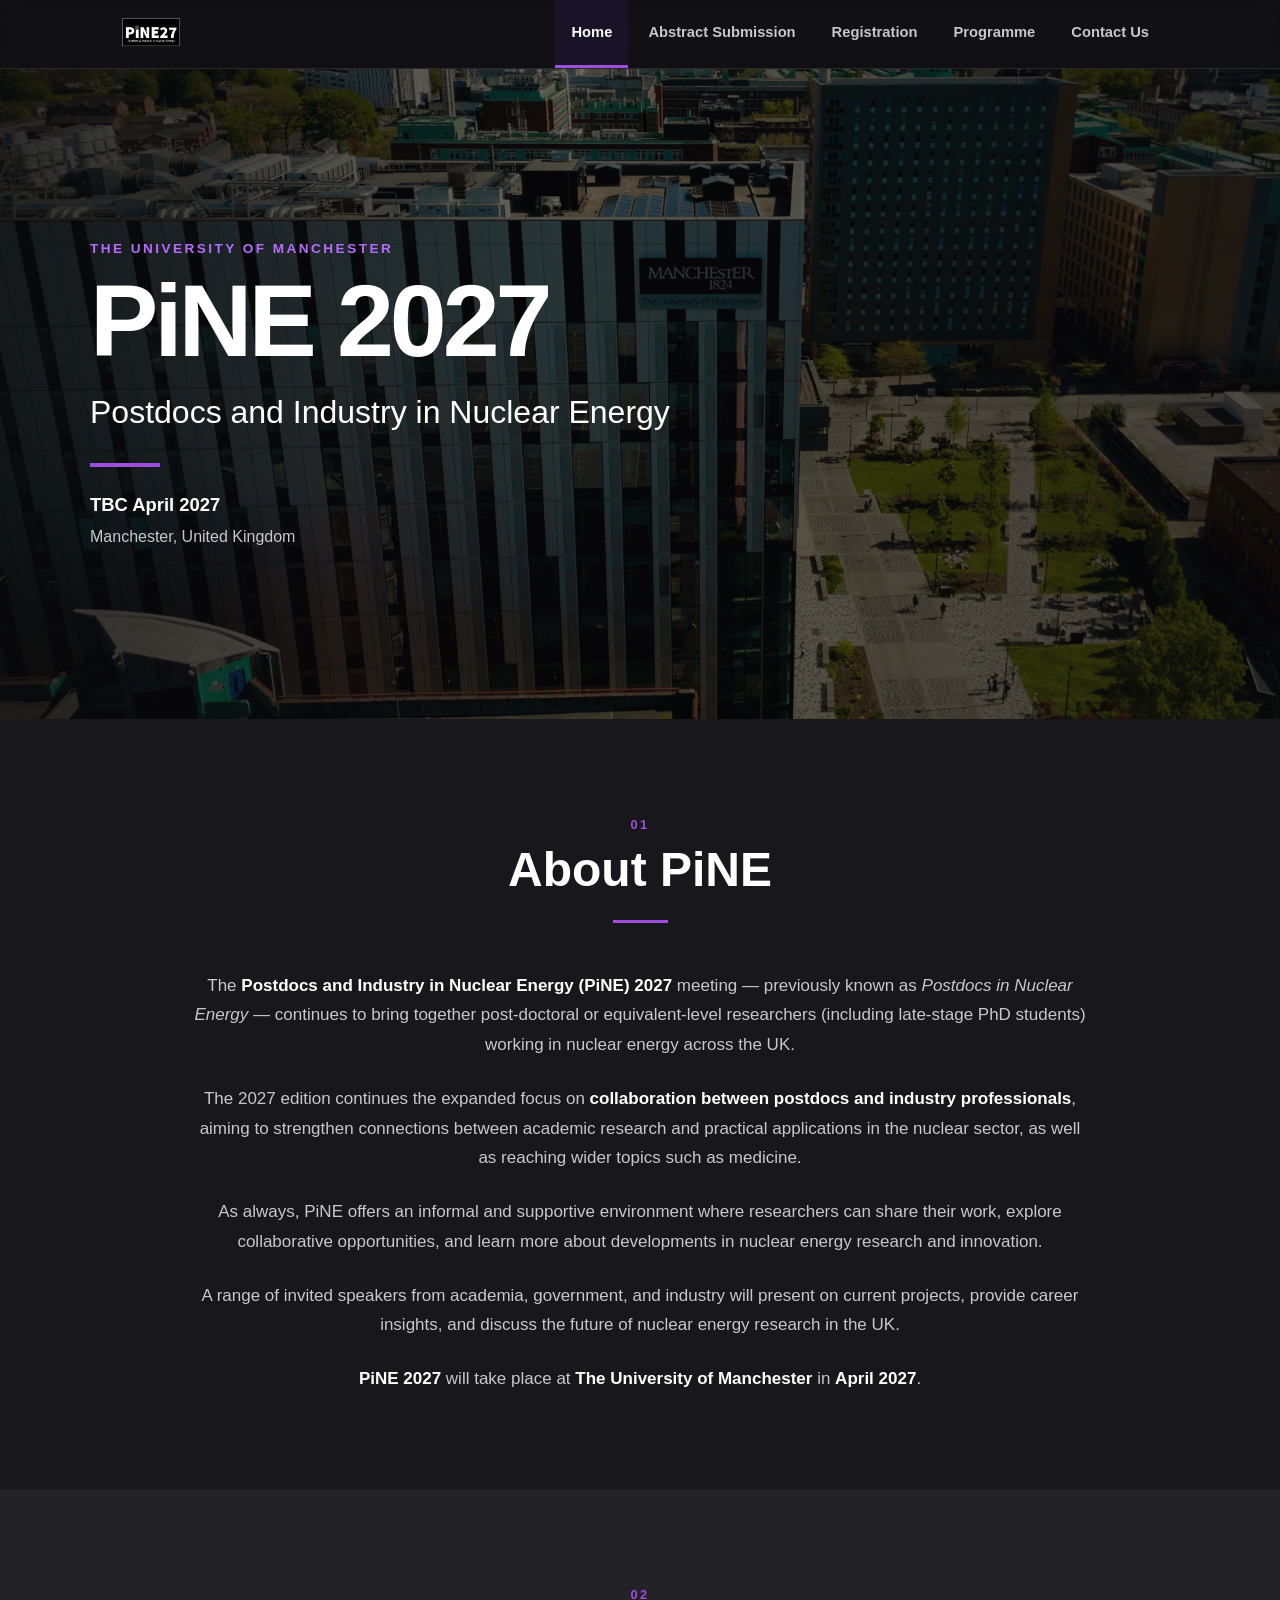
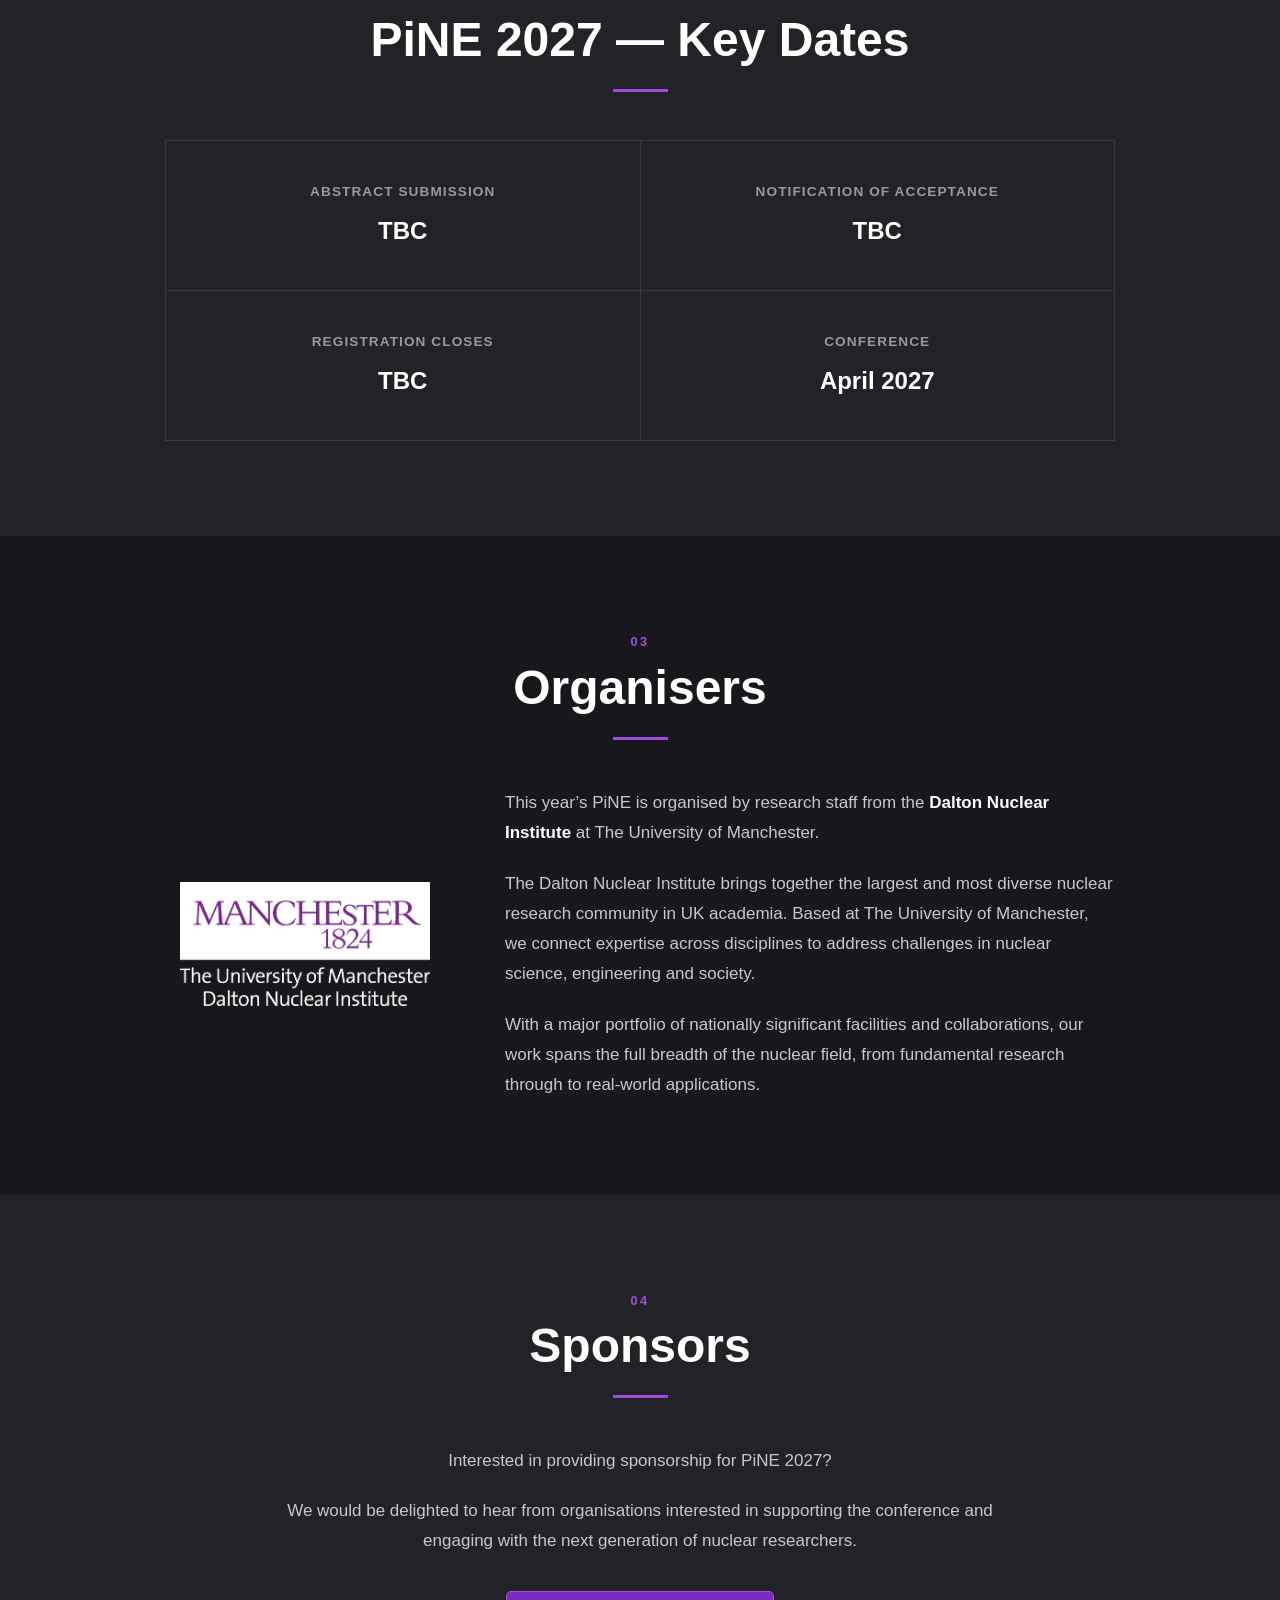
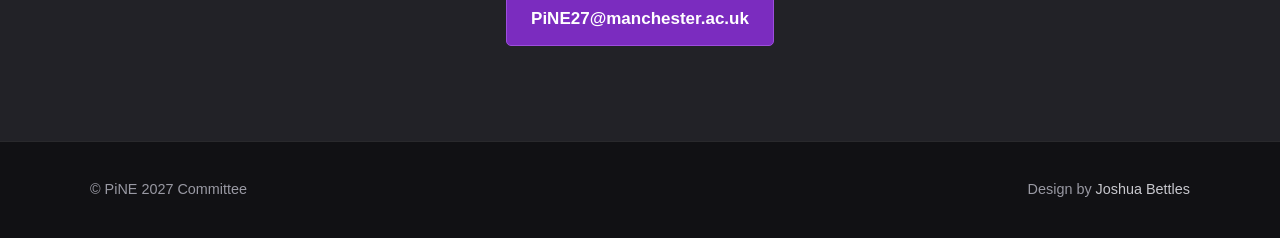
==== commit 10d770fb: "update to banner images" ====
--- a/index.html
+++ b/index.html
@@ -92,7 +92,7 @@
         <div class="navigation-inner">
 
             <a class="nav-brand" href="/" aria-label="PiNE 2027 home">
-                PiNE 2027
+                <img src="/assets/pine_logo.png" alt="PiNE 2027" class="nav-logo">
             </a>
 
             <div class="nav-links">
--- a/assets/main.css
+++ b/assets/main.css
@@ -1552,4 +1552,15 @@
         padding: 25px 15px;
     }
 
+}
+
+.nav-logo {
+    height: 35px;
+    width: auto;
+    display: block;
+}
+
+.nav-brand {
+    display: inline-flex;
+    align-items: center;
 }
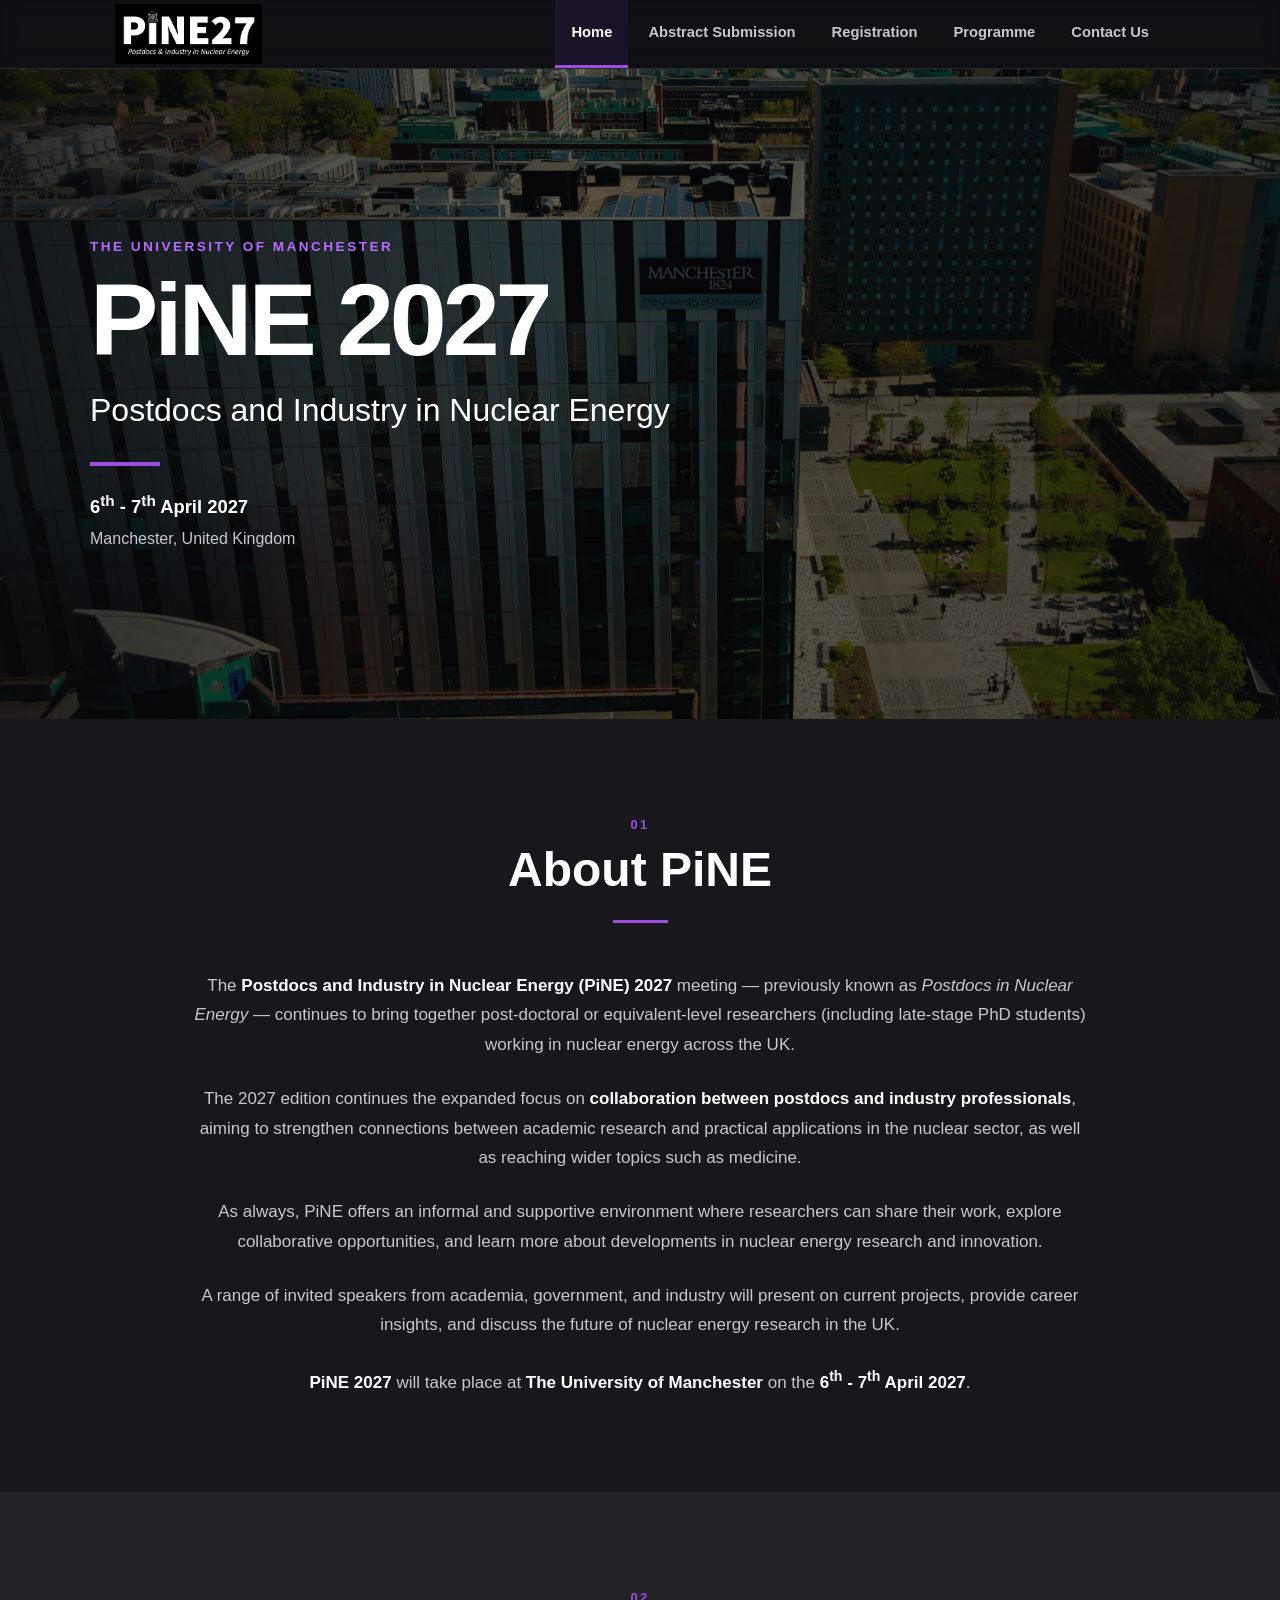
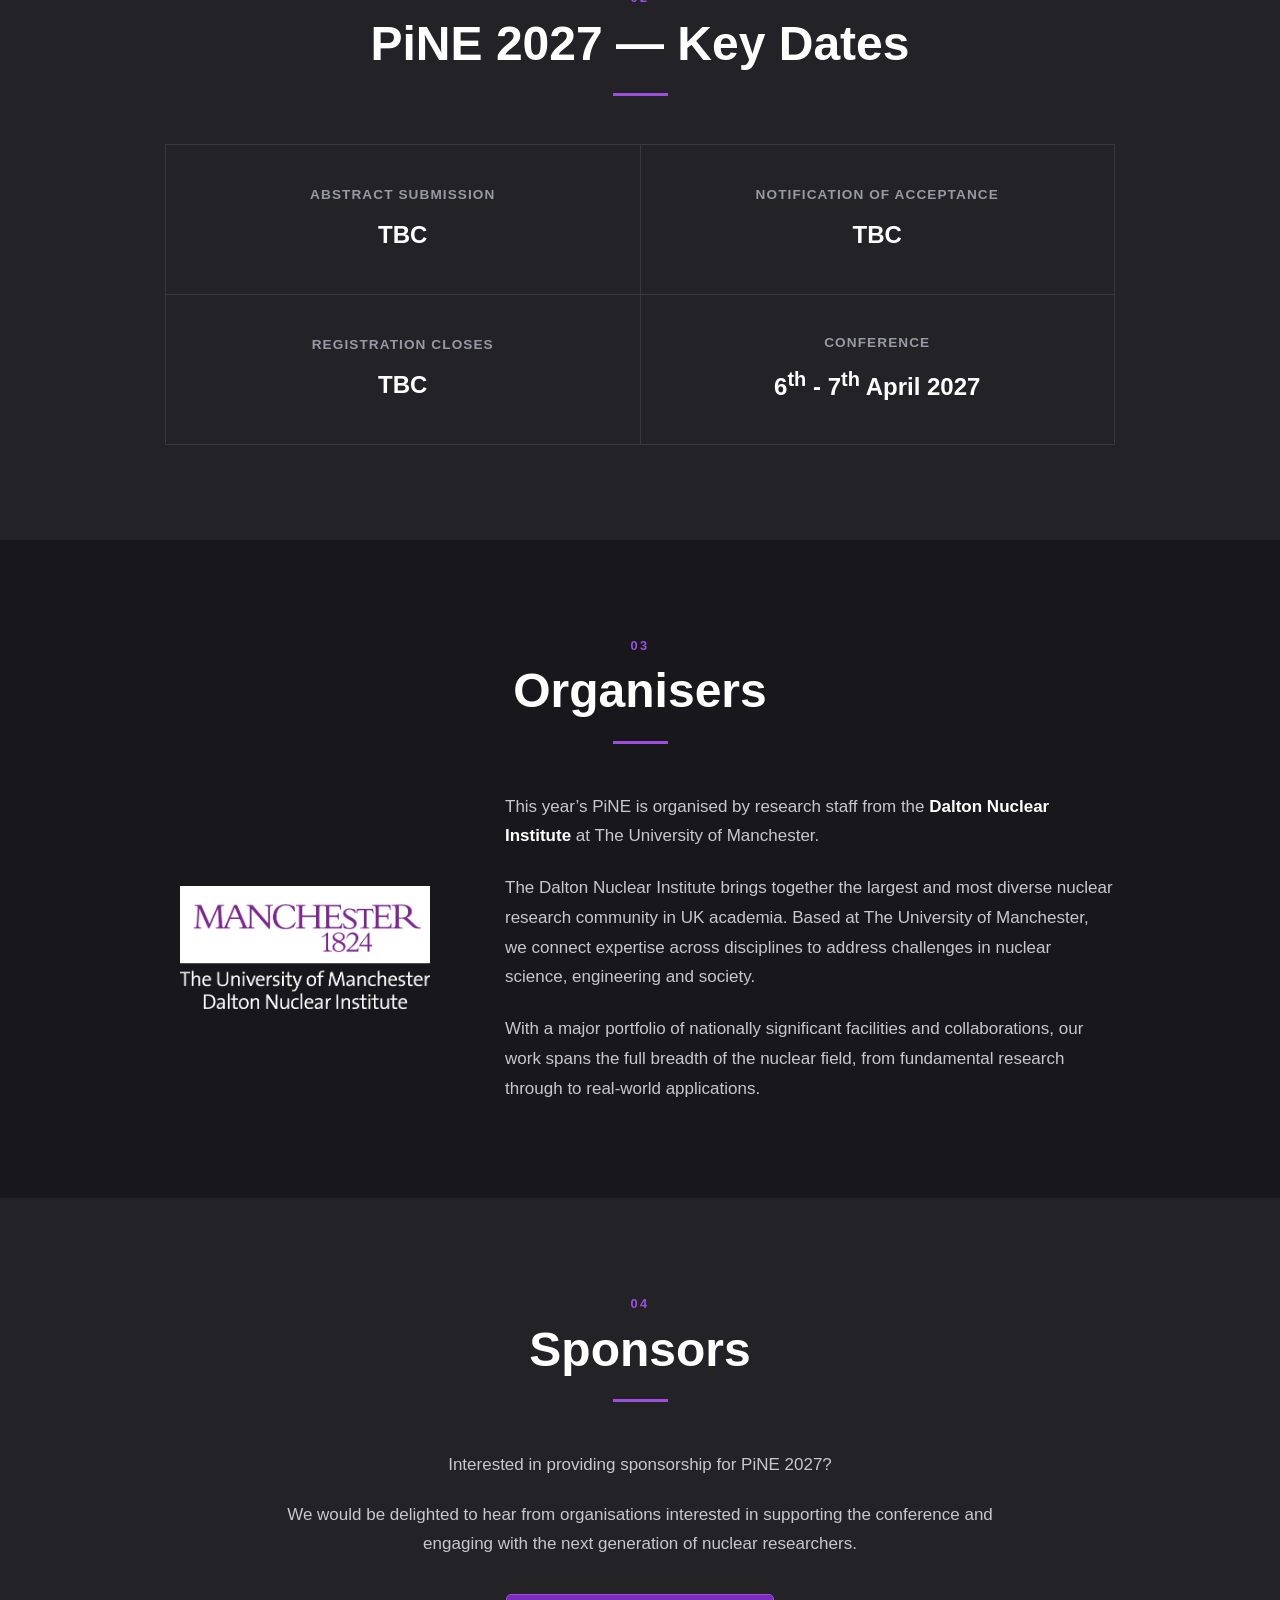
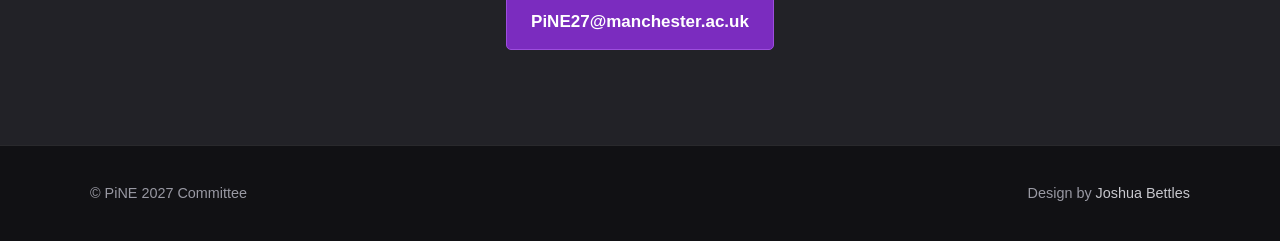
==== commit 92d22a19: "date update" ====
--- a/index.html
+++ b/index.html
@@ -155,7 +155,7 @@
             <div class="banner-divider"></div>
 
             <p class="banner-date">
-                TBC April 2027
+                6<sup>th</sup> - 7<sup>th</sup> April 2027
             </p>
 
             <p class="banner-location">
@@ -219,8 +219,8 @@
 
                     <p>
                         <strong>PiNE 2027</strong> will take place at
-                        <strong>The University of Manchester</strong> in
-                        <strong>April 2027</strong>.
+                        <strong>The University of Manchester</strong> on the
+                        <strong> 6<sup>th</sup> - 7<sup>th</sup> April 2027</strong>.
                     </p>
 
                 </div>
@@ -278,7 +278,7 @@
                             Conference
                         </span>
                         <span class="date-value">
-                            April 2027
+                            6<sup>th</sup> - 7<sup>th</sup> April 2027
                         </span>
                     </div>
 
--- a/assets/main.css
+++ b/assets/main.css
@@ -1555,7 +1555,7 @@
 }
 
 .nav-logo {
-    height: 35px;
+    height: 60px;
     width: auto;
     display: block;
 }
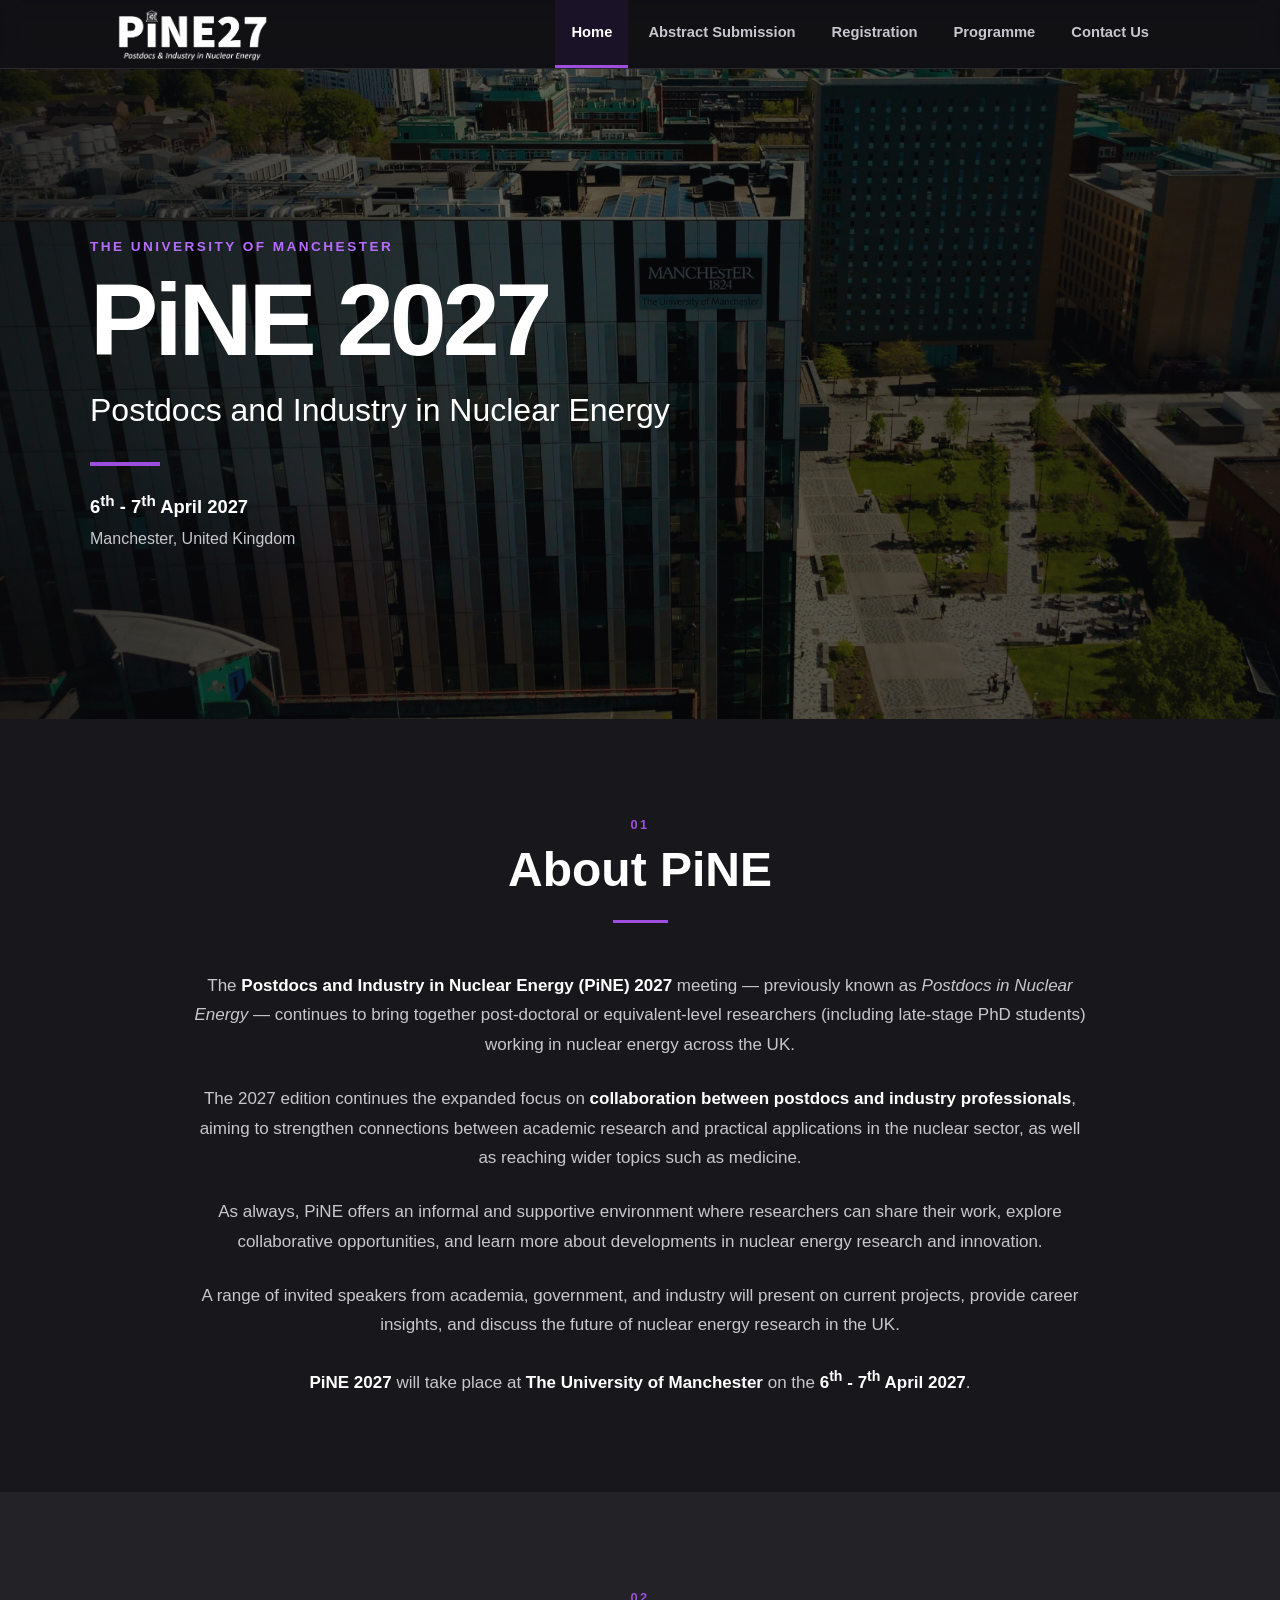
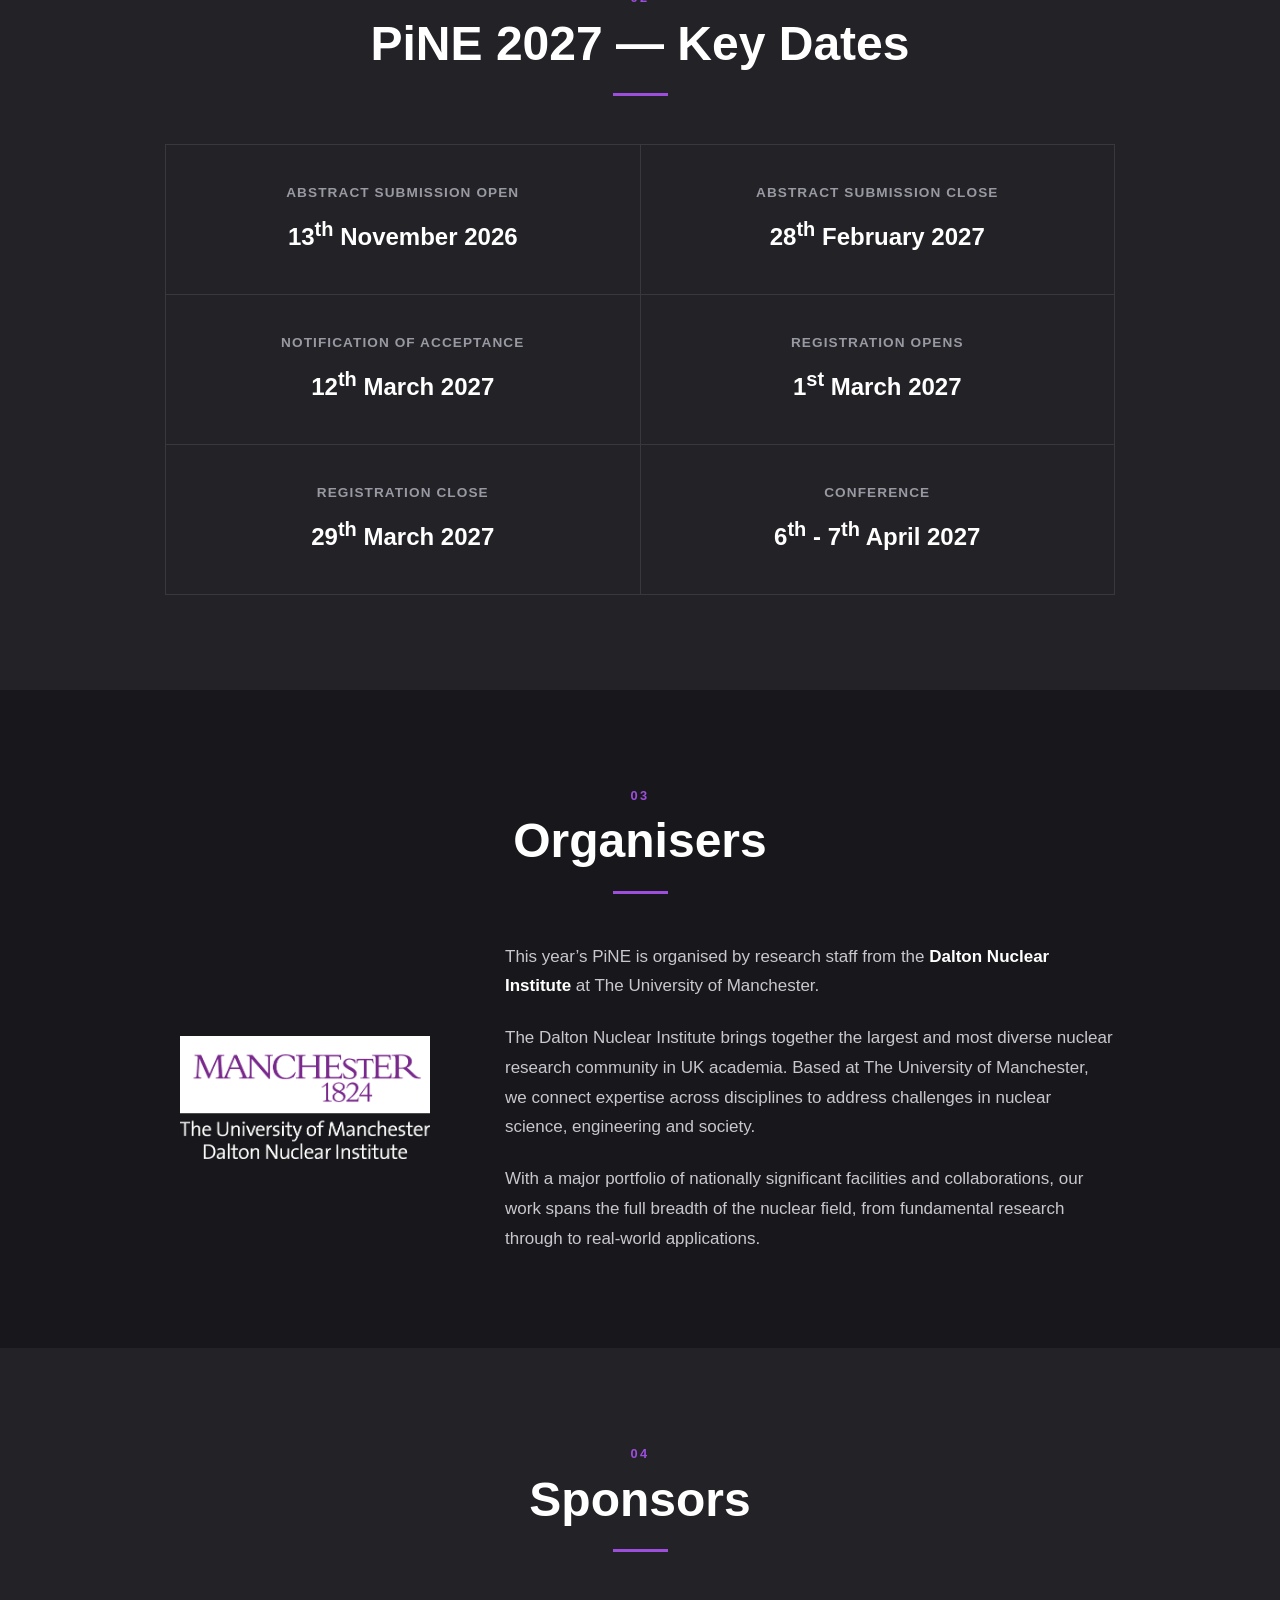
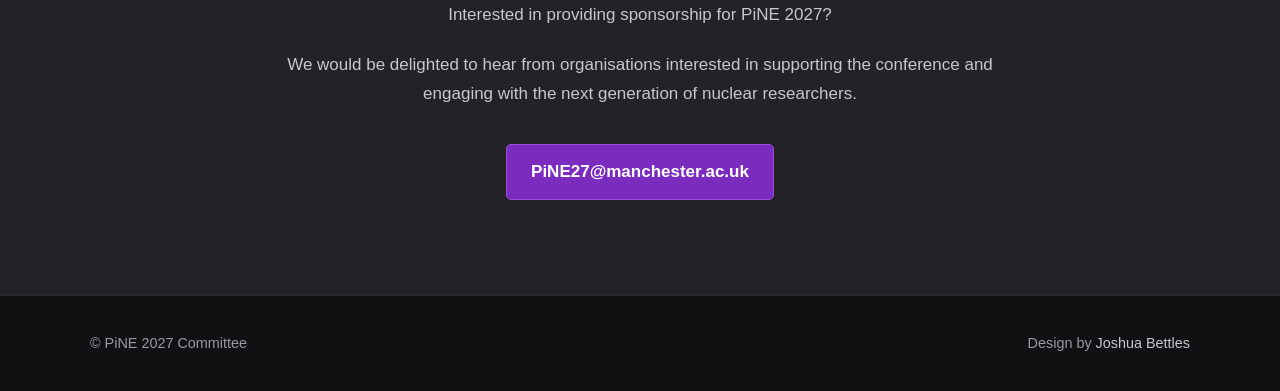
==== commit 65f9ad02: "updated dates" ====
--- a/index.html
+++ b/index.html
@@ -248,10 +248,19 @@
 
                     <div class="date-item">
                         <span class="date-label">
-                            Abstract Submission
-                        </span>
-                        <span class="date-value">
-                            TBC
+                            Abstract Submission Open
+                        </span>
+                        <span class="date-value">
+                            13<sup>th</sup> November 2026
+                        </span>
+                    </div>
+
+                    <div class="date-item">
+                        <span class="date-label">
+                            Abstract Submission Close
+                        </span>
+                        <span class="date-value">
+                            28<sup>th</sup> February 2027
                         </span>
                     </div>
 
@@ -260,16 +269,25 @@
                             Notification of Acceptance
                         </span>
                         <span class="date-value">
-                            TBC
-                        </span>
-                    </div>
-
-                    <div class="date-item">
-                        <span class="date-label">
-                            Registration Closes
-                        </span>
-                        <span class="date-value">
-                            TBC
+                            12<sup>th</sup> March 2027
+                        </span>
+                    </div>
+
+                    <div class="date-item">
+                        <span class="date-label">
+                            Registration Opens
+                        </span>
+                        <span class="date-value">
+                            1<sup>st</sup> March 2027
+                        </span>
+                    </div>
+
+                    <div class="date-item">
+                        <span class="date-label">
+                            Registration Close
+                        </span>
+                        <span class="date-value">
+                            29<sup>th</sup> March 2027
                         </span>
                     </div>
 
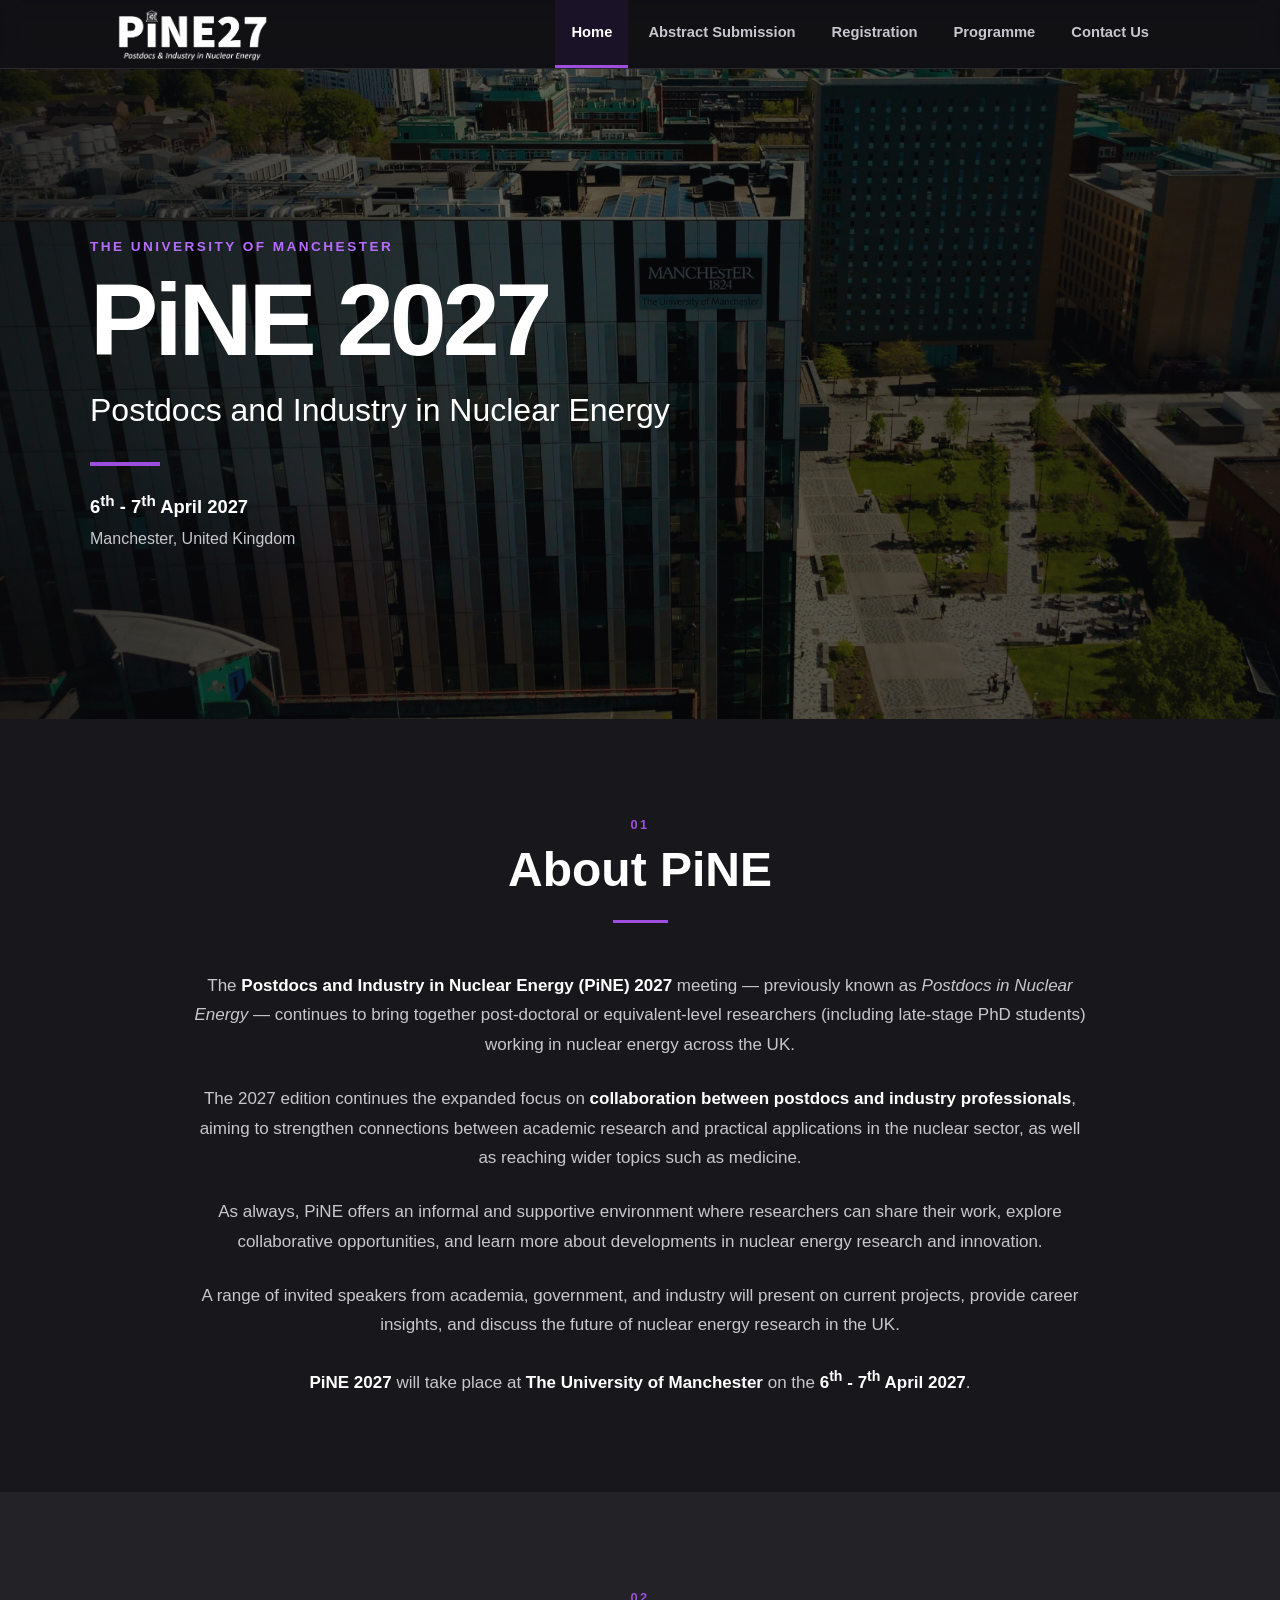
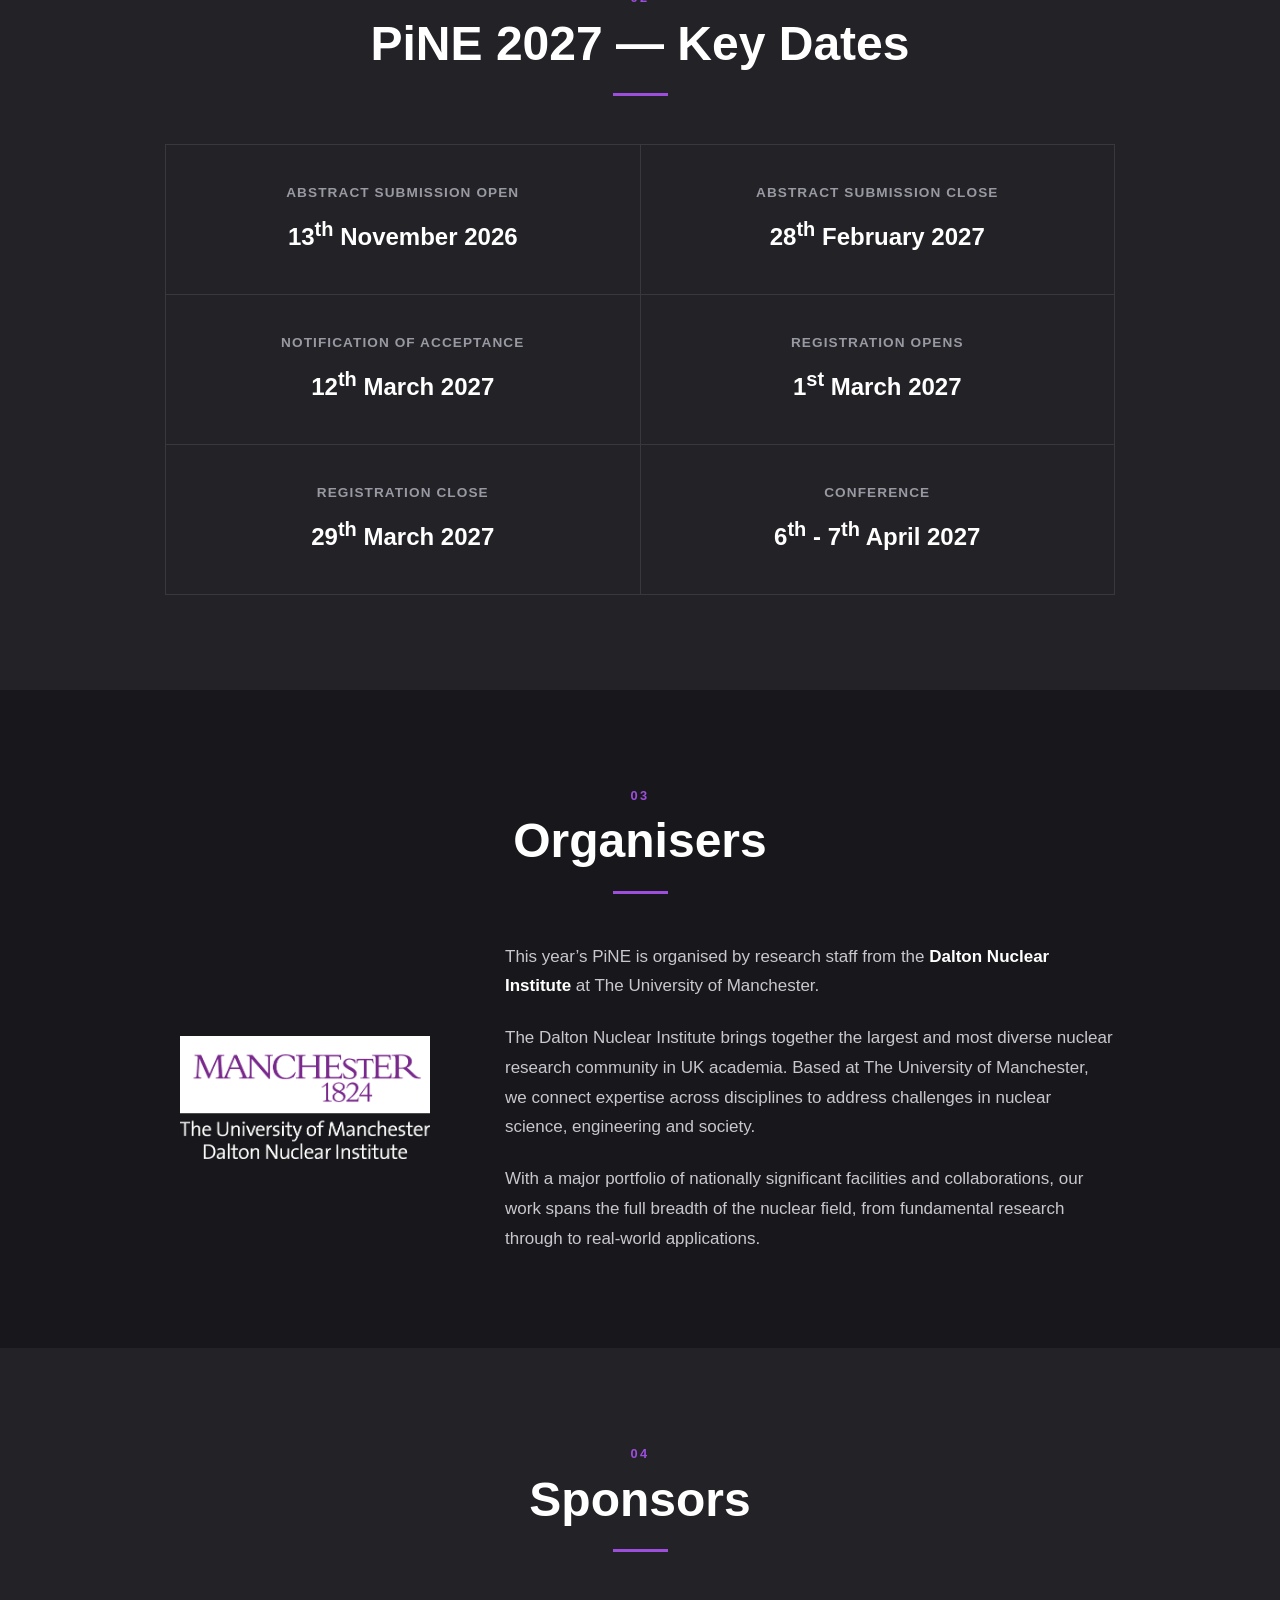
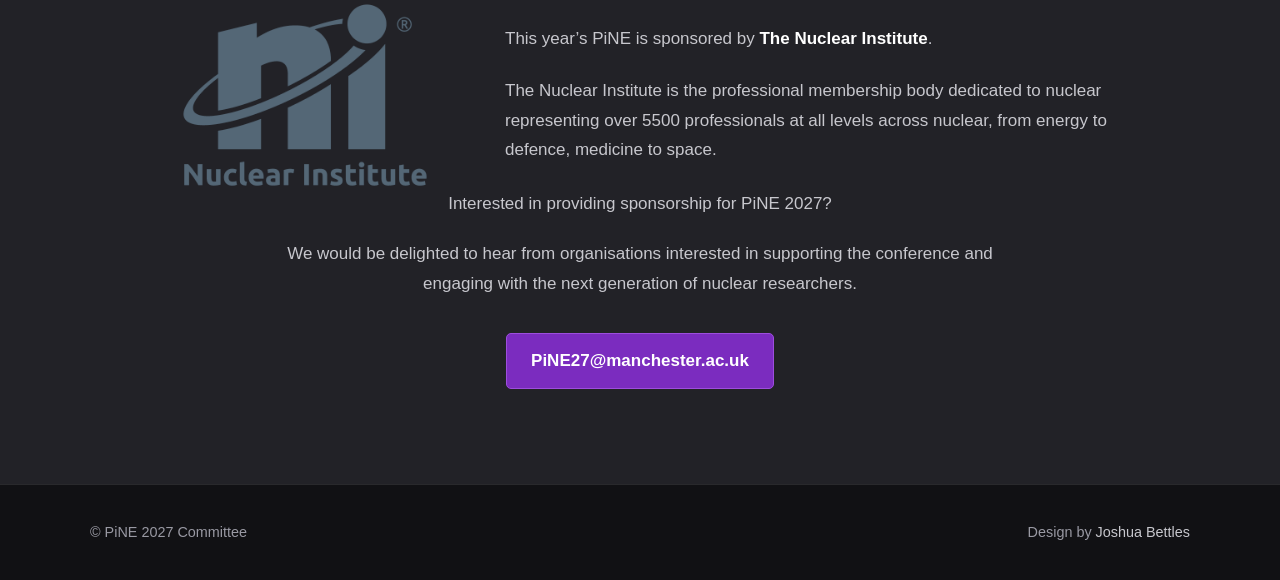
==== commit b7da4953: "update and release of abstracts" ====
--- a/index.html
+++ b/index.html
@@ -380,6 +380,33 @@
 
                 <div class="heading-line"></div>
 
+                <div class="organiser">
+
+                    <a href="https://www.dalton.manchester.ac.uk/"
+                       target="_blank"
+                       rel="noopener">
+
+                        <img class="organiser-logo"
+                             src="/assets/NI_logo.png"
+                             alt="Nuclear Institute logo">
+
+                    </a>
+
+                    <div class="organiser-text">
+
+                        <p>
+                            This year’s PiNE is sponsored by <strong>The Nuclear Institute</strong>.
+                        </p>
+
+                        <p>
+                            The Nuclear Institute is the professional membership body dedicated to nuclear representing
+                            over 5500 professionals at all levels across nuclear, from energy to defence, medicine to space.
+                        </p>
+
+                    </div>
+
+                </div>
+
                 <div class="sponsor-content">
 
                     <p>
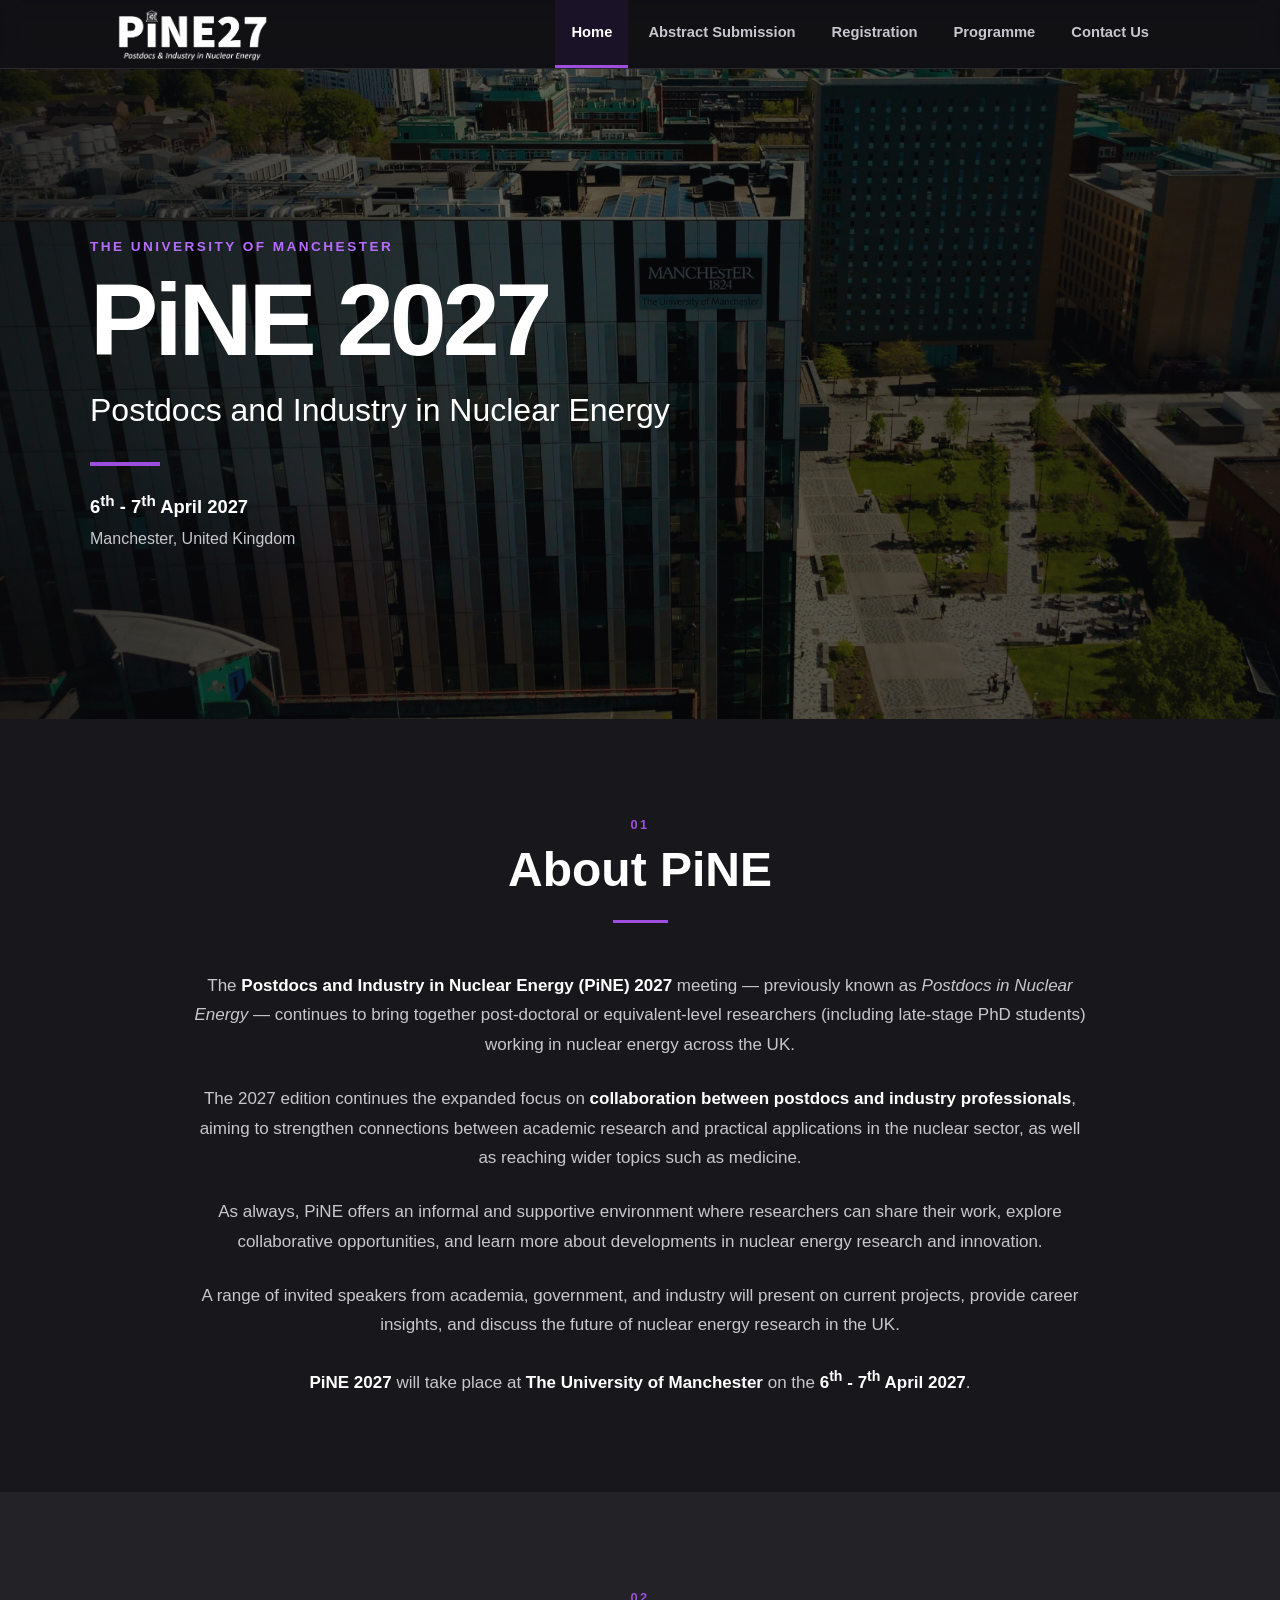
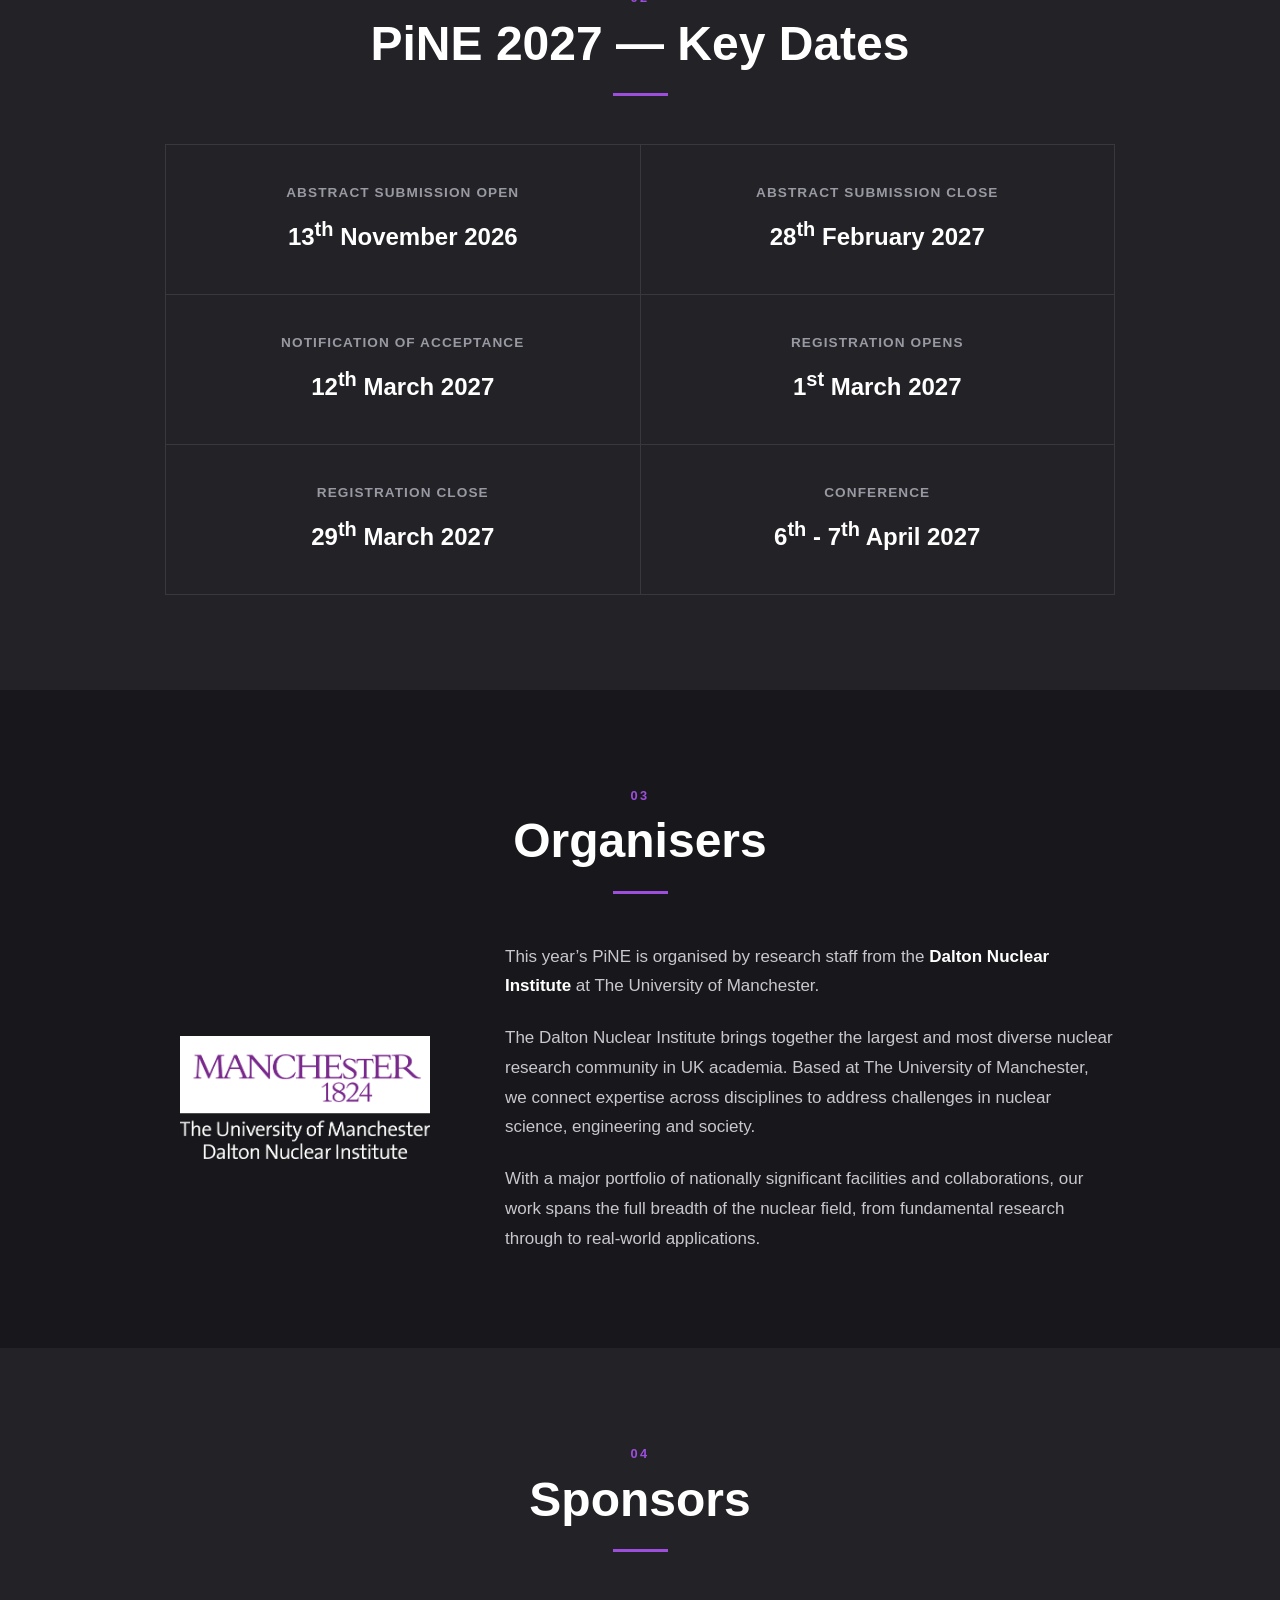
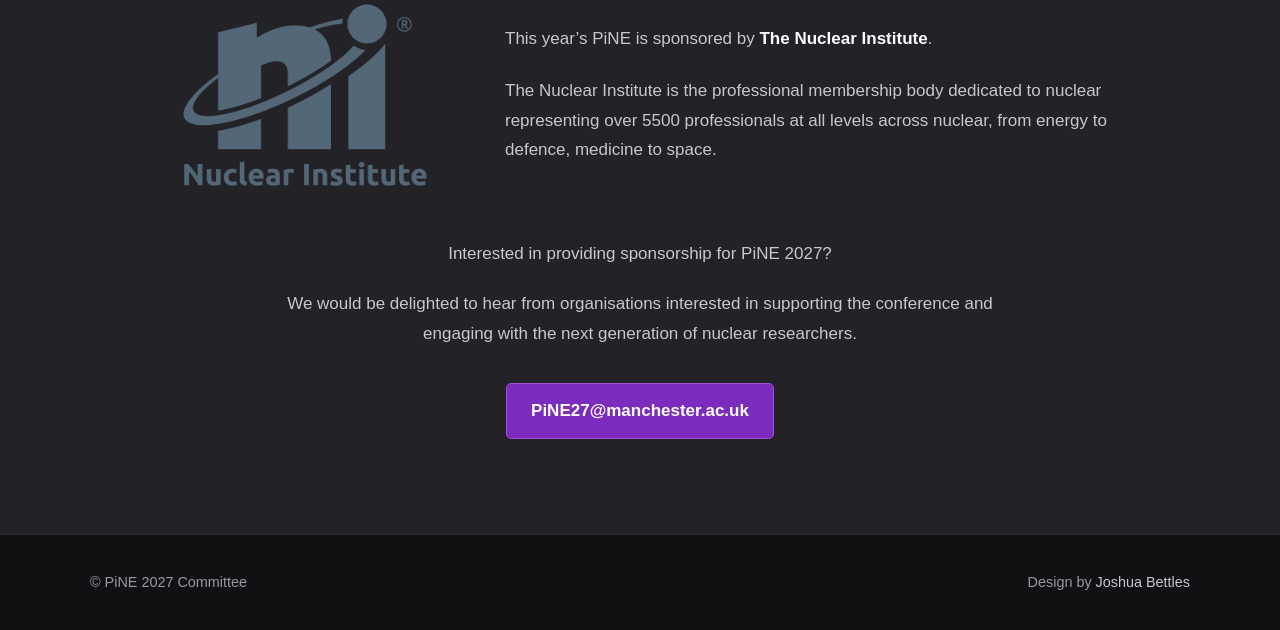
==== commit 436badc3: "update and release of abstracts" ====
--- a/index.html
+++ b/index.html
@@ -402,6 +402,7 @@
                             The Nuclear Institute is the professional membership body dedicated to nuclear representing
                             over 5500 professionals at all levels across nuclear, from energy to defence, medicine to space.
                         </p>
+                        
 
                     </div>
 
@@ -409,7 +410,7 @@
 
                 <div class="sponsor-content">
 
-                    <p>
+                    <p style="margin-top: 50px;">
                         Interested in providing sponsorship for PiNE 2027?
                     </p>
 
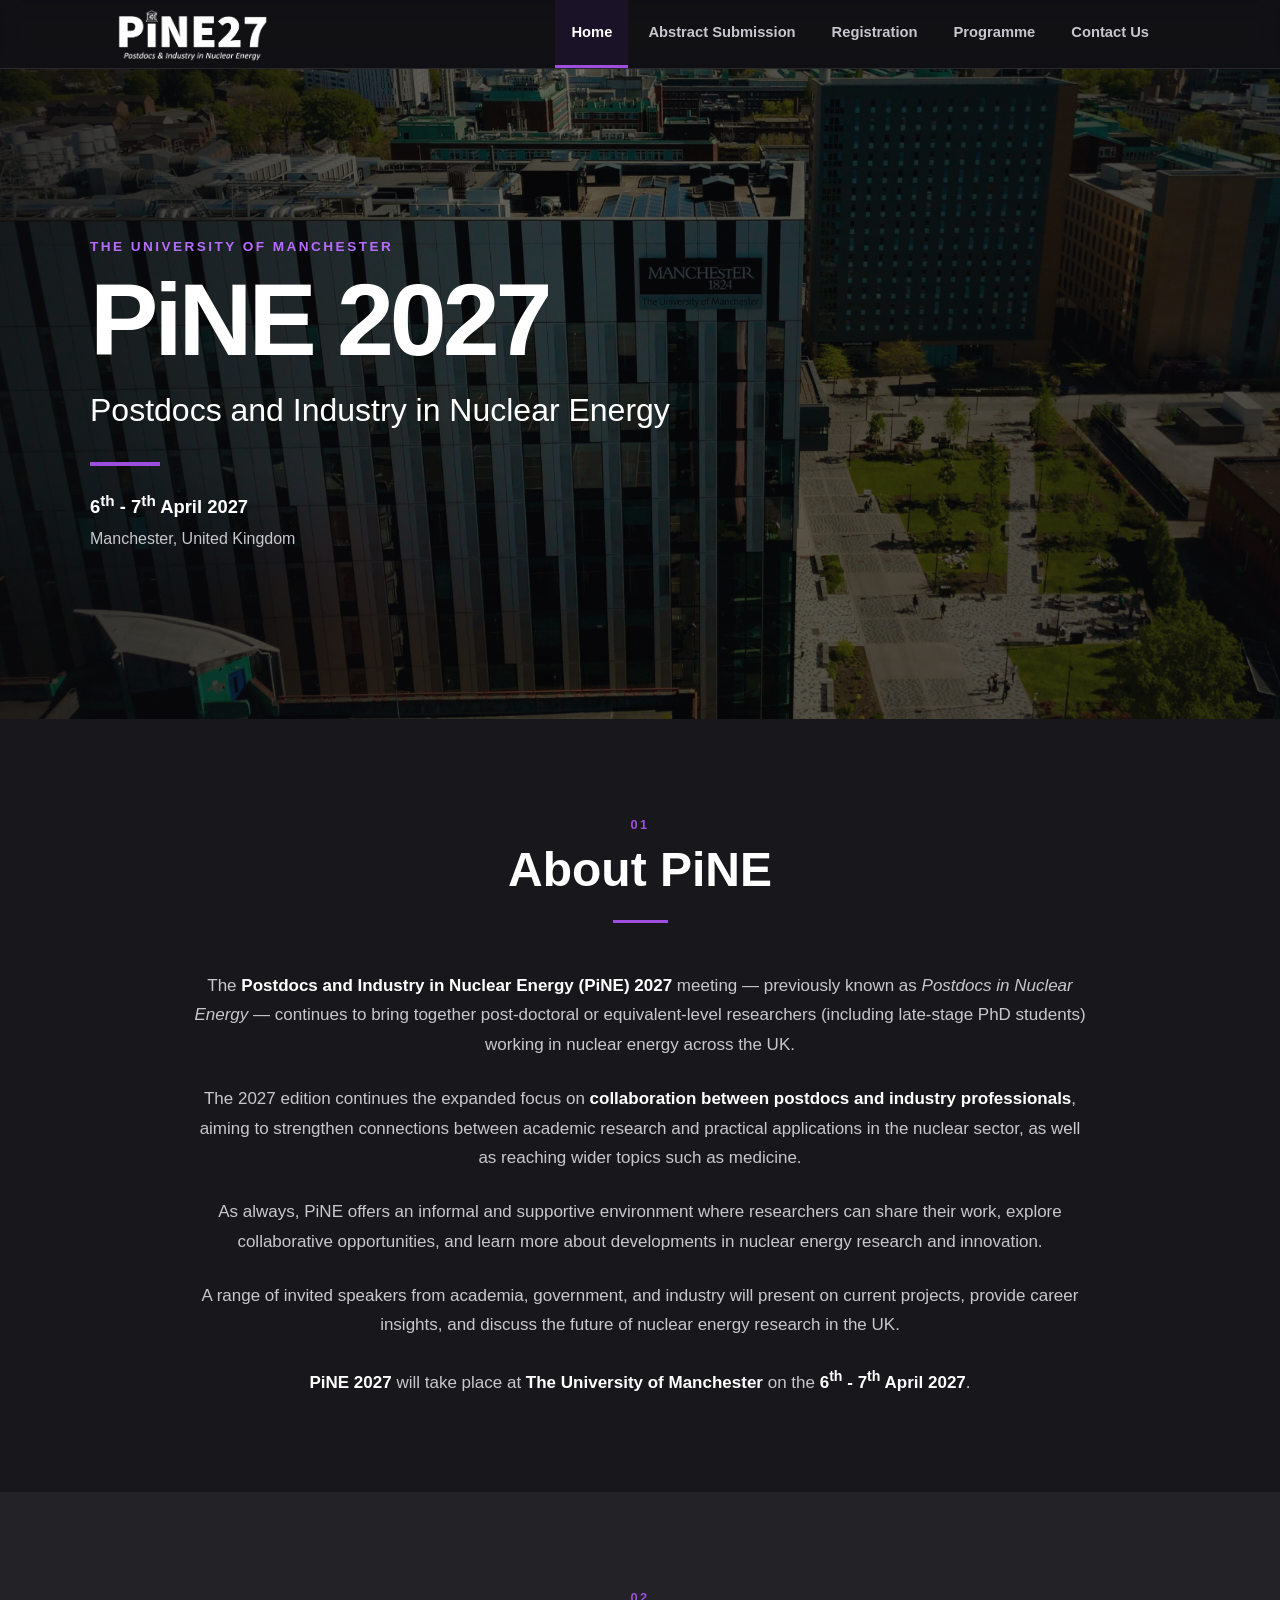
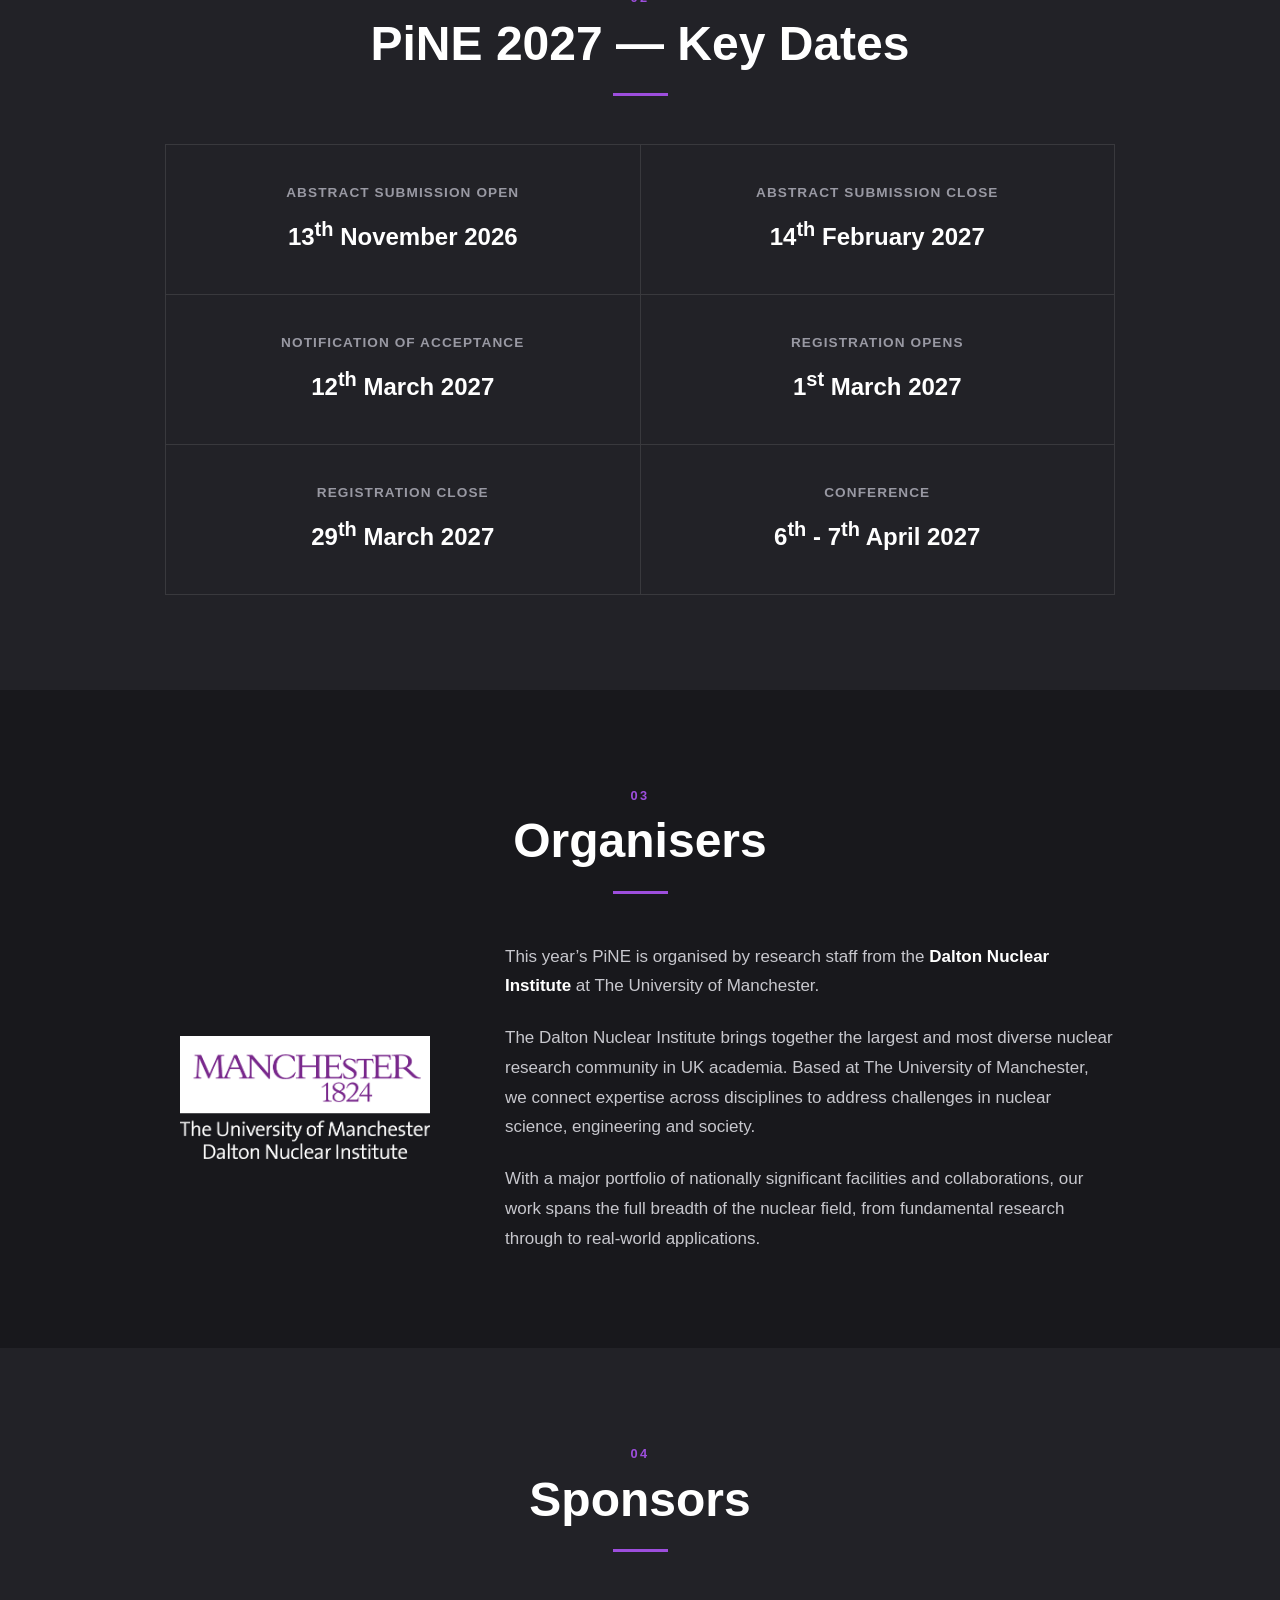
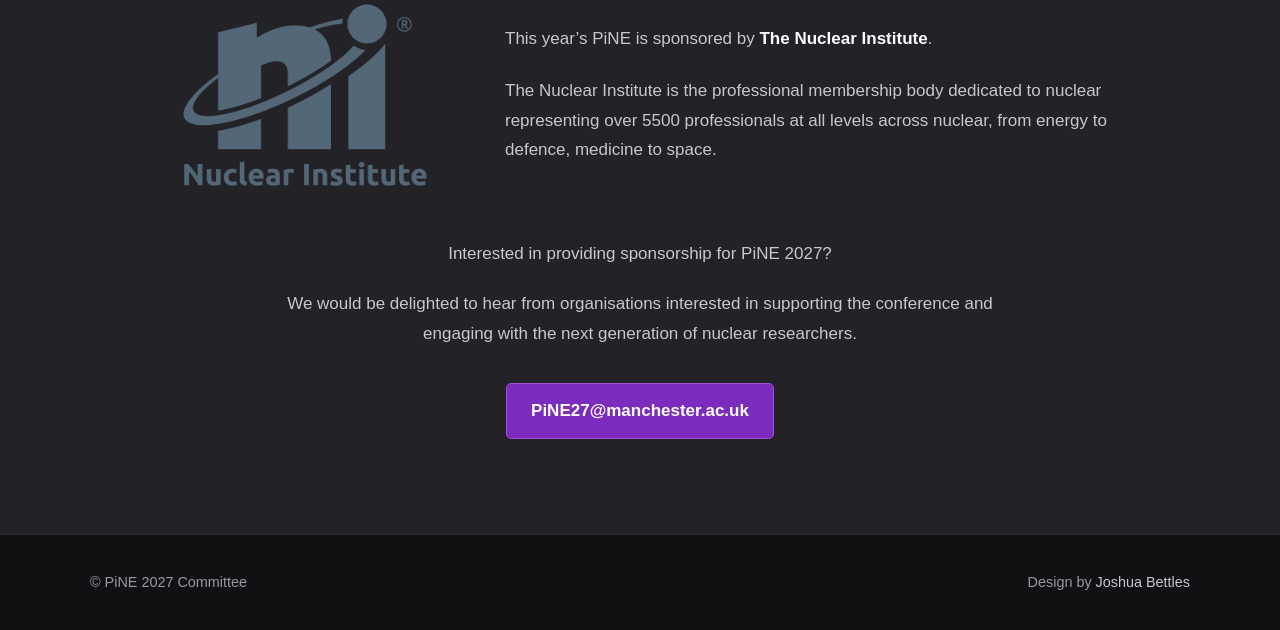
==== commit 7e107c6b: "Date changes" ====
--- a/index.html
+++ b/index.html
@@ -260,7 +260,7 @@
                             Abstract Submission Close
                         </span>
                         <span class="date-value">
-                            28<sup>th</sup> February 2027
+                            14<sup>th</sup> February 2027
                         </span>
                     </div>
 
